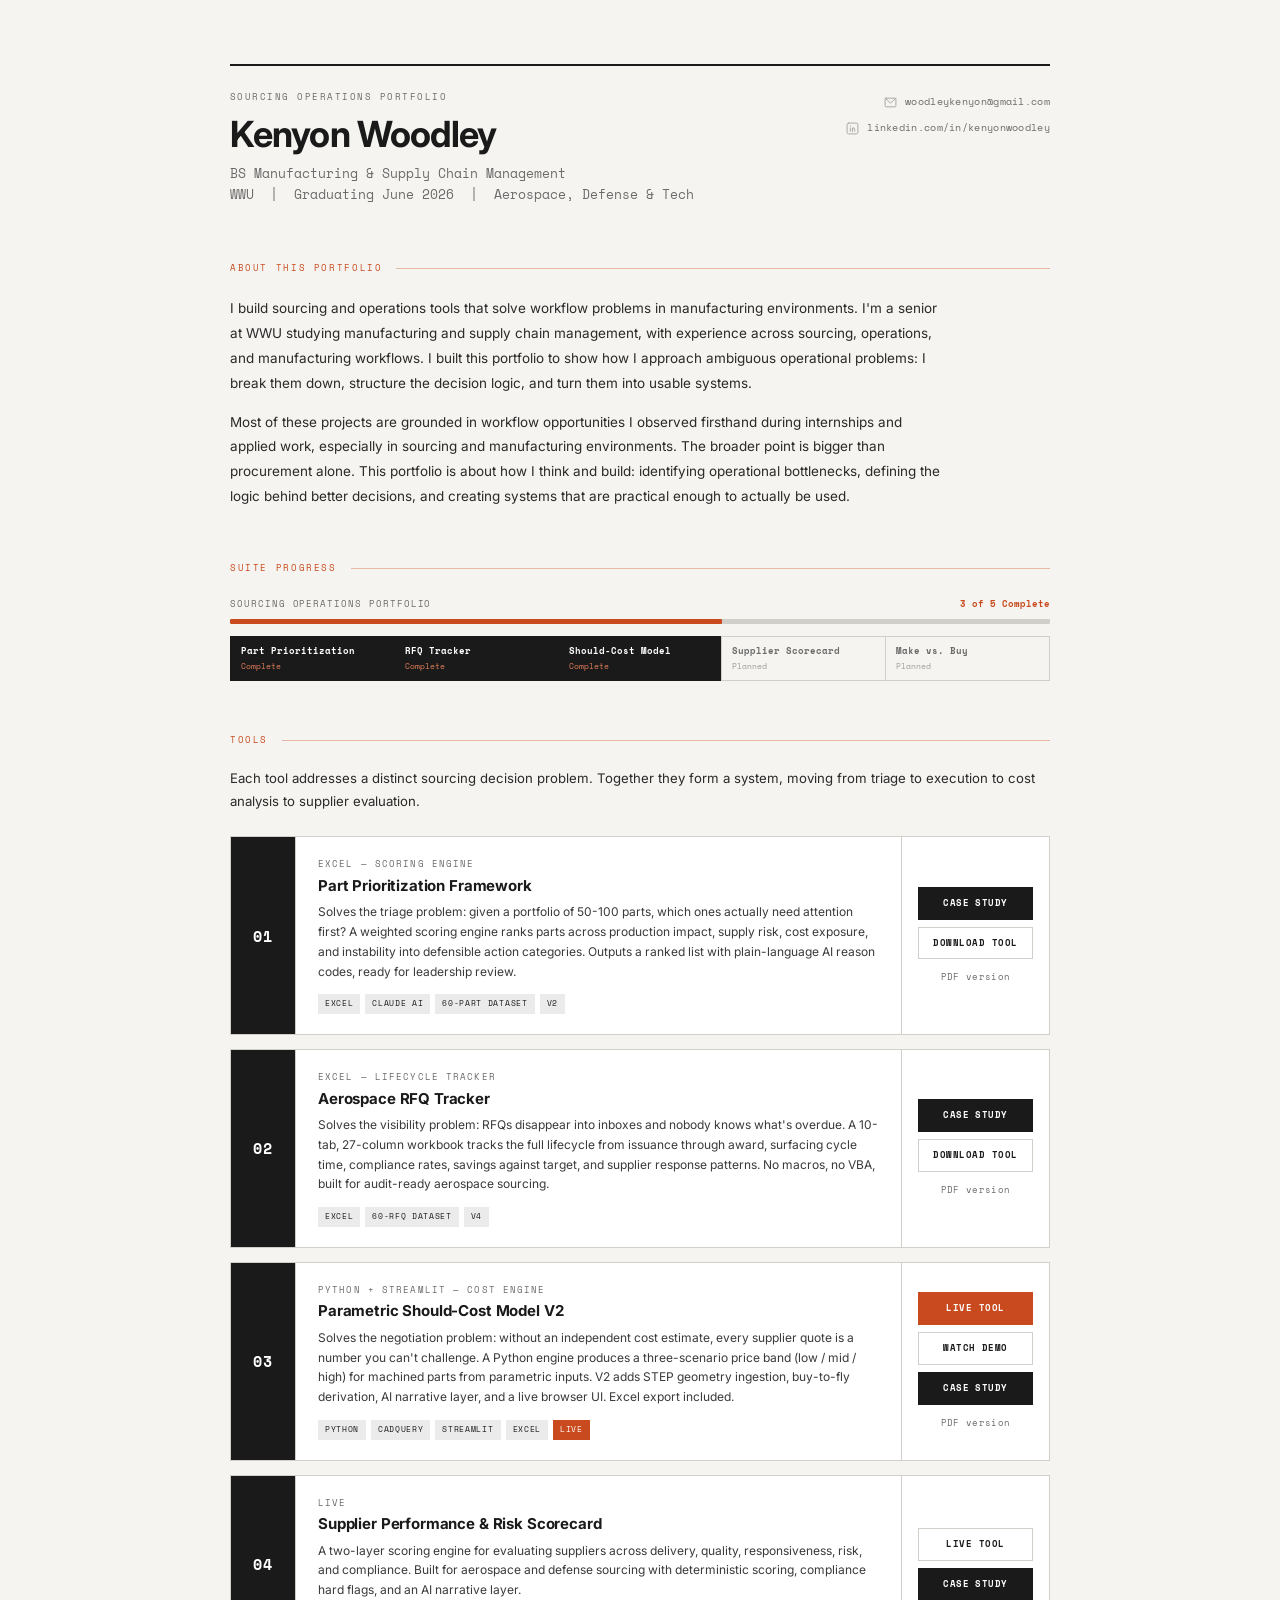
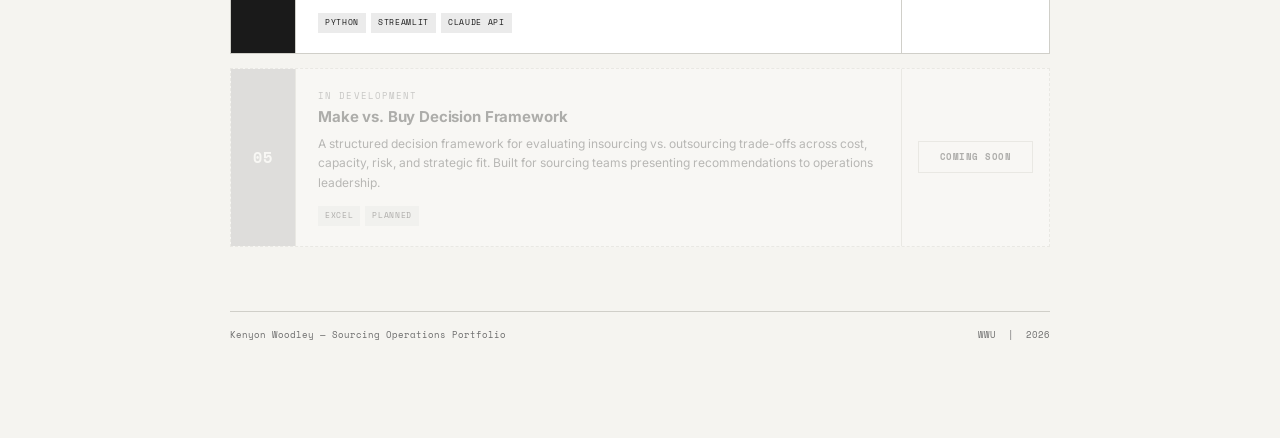
==== index.html @ 8ce67cf9 "Launch Tool 4 — Supplier Performance & Risk Scorecard" ====
<!DOCTYPE html>
<html lang="en">
<head>
<meta charset="UTF-8">
<meta name="viewport" content="width=device-width, initial-scale=1.0">
<title>Kenyon Woodley — Sourcing Operations Portfolio</title>
<link href="https://fonts.googleapis.com/css2?family=Inter:wght@300;400;500;600;700&family=Space+Mono:wght@400;700&display=swap" rel="stylesheet">
<style>
  *, *::before, *::after { box-sizing: border-box; margin: 0; padding: 0; }

  :root {
    --bg:      #f5f4f0;
    --ink:     #1a1a1a;
    --muted:   #6b6b6b;
    --accent:  #c94a1e;
    --rule:    #d0cfc9;
    --card-bg: #ffffff;
    --mono:    'Space Mono', 'Courier New', monospace;
    --sans:    'Inter', 'Helvetica Neue', sans-serif;
  }

  html { font-size: 15px; }
  body {
    background: var(--bg);
    color: var(--ink);
    font-family: var(--sans);
    font-weight: 400;
    line-height: 1.6;
    -webkit-font-smoothing: antialiased;
  }

  .page { max-width: 900px; margin: 0 auto; padding: 64px 40px 96px; }

  /* HEADER */
  .header {
    border-top: 2px solid var(--ink);
    padding-top: 24px;
    margin-bottom: 56px;
    display: flex;
    justify-content: space-between;
    align-items: flex-start;
    gap: 32px;

  }
  .header-eyebrow {
    font-family: var(--mono);
    font-size: 0.62rem;
    letter-spacing: 0.16em;
    text-transform: uppercase;
    color: var(--muted);
    margin-bottom: 10px;
  }
  .header-name {
    font-size: 2.4rem;
    font-weight: 700;
    letter-spacing: -0.025em;
    line-height: 1.1;
    margin-bottom: 10px;
  }
  .header-bio {
    font-size: 0.85rem;
    color: var(--muted);
    line-height: 1.6;
    font-family: var(--mono);
  }
  .header-contact {
    display: flex;
    flex-direction: column;
    align-items: flex-end;
    gap: 10px;
    padding-top: 4px;
    flex-shrink: 0;
  }
  .contact-link {
    font-family: var(--mono);
    font-size: 0.67rem;
    color: var(--muted);
    text-decoration: none;
    letter-spacing: 0.03em;
    display: flex;
    align-items: center;
    gap: 8px;
    transition: color 0.15s;
  }
  .contact-link:hover { color: var(--accent); }
  .contact-icon { width: 13px; height: 13px; flex-shrink: 0; opacity: 0.55; }
  .contact-link:hover .contact-icon { opacity: 1; }

  /* SECTION */
  .section { margin-bottom: 52px; }
  .section-label {
    font-family: var(--mono);
    font-size: 0.6rem;
    letter-spacing: 0.18em;
    text-transform: uppercase;
    color: var(--accent);
    display: flex;
    align-items: center;
    gap: 14px;
    margin-bottom: 20px;
  }
  .section-label::after {
    content: '';
    flex: 1;
    height: 1px;
    background: var(--accent);
    opacity: 0.35;
  }

  /* ABOUT */
  .about-text {
    font-size: 0.9rem;
    color: #2a2a2a;
    line-height: 1.85;
    max-width: 720px;
  }
  .about-text strong { color: var(--ink); font-weight: 600; }

  /* SUITE PROGRESS */
  .progress-header {
    display: flex;
    justify-content: space-between;
    align-items: baseline;
    margin-bottom: 8px;
  }
  .progress-label {
    font-family: var(--mono);
    font-size: 0.63rem;
    letter-spacing: 0.1em;
    text-transform: uppercase;
    color: var(--muted);
  }
  .progress-count {
    font-family: var(--mono);
    font-size: 0.63rem;
    color: var(--accent);
    font-weight: 700;
  }
  .progress-bar-track {
    height: 5px;
    background: var(--rule);
    border-radius: 1px;
    overflow: hidden;
    margin-bottom: 12px;
  }
  .progress-bar-fill {
    height: 100%;
    width: 60%;
    background: var(--accent);
    border-radius: 1px;
  }
  .progress-tools { display: flex; gap: 0; }
  .progress-tool {
    flex: 1;
    font-family: var(--mono);
    font-size: 0.58rem;
    padding: 8px 10px;
    border: 1px solid var(--rule);
    border-right: none;
    line-height: 1.5;
    color: var(--muted);
  }
  .progress-tool:last-child { border-right: 1px solid var(--rule); }
  .progress-tool.done {
    background: var(--ink);
    color: #fff;
    border-color: var(--ink);
  }
  .progress-tool-name { font-weight: 700; font-size: 0.57rem; display: block; margin-bottom: 1px; }
  .progress-tool-status { font-size: 0.54rem; opacity: 0.65; }
  .progress-tool.done .progress-tool-status { color: #e8825a; opacity: 1; }

  /* TOOL CARDS */
  .tool-card {
    border: 1px solid var(--rule);
    background: var(--card-bg);
    margin-bottom: 14px;
    display: grid;
    grid-template-columns: 64px 1fr 148px;
  }
  .tool-num {
    background: var(--ink);
    color: #fff;
    font-family: var(--mono);
    font-size: 1rem;
    font-weight: 700;
    display: flex;
    align-items: center;
    justify-content: center;
    letter-spacing: 0.04em;
  }
  .tool-body {
    padding: 20px 22px;
    border-left: 1px solid var(--rule);
  }
  .tool-eyebrow {
    font-family: var(--mono);
    font-size: 0.57rem;
    letter-spacing: 0.13em;
    text-transform: uppercase;
    color: var(--muted);
    margin-bottom: 5px;
  }
  .tool-title {
    font-size: 1rem;
    font-weight: 700;
    letter-spacing: -0.01em;
    margin-bottom: 7px;
    line-height: 1.3;
  }
  .tool-desc {
    font-size: 0.8rem;
    color: #3a3a3a;
    line-height: 1.65;
    margin-bottom: 13px;
  }
  .tool-tags { display: flex; flex-wrap: wrap; gap: 5px; }
  .tag {
    font-family: var(--mono);
    font-size: 0.56rem;
    letter-spacing: 0.08em;
    text-transform: uppercase;
    background: #ebebeb;
    color: var(--ink);
    padding: 3px 7px;
  }
  .tag-live { background: var(--accent); color: #fff; }

  .pdf-link {
    display: block;
    font-family: var(--mono);
    font-size: 0.58rem;
    color: var(--muted);
    text-decoration: none;
    text-align: center;
    letter-spacing: 0.04em;
    padding-top: 4px;
    transition: color 0.15s;
  }
  .pdf-link:hover { color: var(--ink); }

  /* ACTIONS */
  .tool-actions {
    padding: 18px 16px;
    display: flex;
    flex-direction: column;
    justify-content: center;
    gap: 7px;
    border-left: 1px solid var(--rule);
  }
  .btn {
    display: block;
    font-family: var(--mono);
    font-size: 0.62rem;
    font-weight: 700;
    letter-spacing: 0.05em;
    text-transform: uppercase;
    text-decoration: none;
    padding: 8px 12px;
    text-align: center;
    transition: background 0.15s, color 0.15s, border-color 0.15s;
    white-space: nowrap;
  }
  .btn-primary { background: var(--ink); color: #fff; border: 1px solid var(--ink); }
  .btn-primary:hover { background: var(--accent); border-color: var(--accent); }
  .btn-secondary { background: transparent; color: var(--ink); border: 1px solid var(--rule); }
  .btn-secondary:hover { border-color: var(--ink); }
  .btn-live { background: var(--accent); color: #fff; border: 1px solid var(--accent); }
  .btn-live:hover { background: #a83a14; border-color: #a83a14; }

  /* planned */
  .tool-card.planned { opacity: 0.32; pointer-events: none; border-style: dashed; }
  .tool-card.planned .tool-num { background: #b0b0b0; }

  /* FOOTER */
  .page-footer {
    border-top: 1px solid var(--rule);
    padding-top: 16px;
    margin-top: 64px;
    display: flex;
    justify-content: space-between;
    align-items: center;

    gap: 8px;
    font-family: var(--mono);
    font-size: 0.62rem;
    color: var(--muted);
  }

  @media (max-width: 700px) {
    .page { padding: 32px 20px 64px; }
    .header { flex-direction: column; gap: 20px; }
    .header-contact { align-items: flex-start; }
    .tool-card { grid-template-columns: 48px 1fr; }
    .tool-actions {
      grid-column: 1 / -1;
      flex-direction: row;
  
      border-left: none;
      border-top: 1px solid var(--rule);
      padding: 12px 14px;
    }
    .progress-tools { flex-wrap: wrap; }
    .progress-tool { flex: 1 1 40%; border-right: 1px solid var(--rule); }
  }
</style>
</head>
<body>
<div class="page">

  <!-- HEADER -->
  <div class="header">
    <div style="min-width: 320px;">
      <div class="header-eyebrow">Sourcing Operations Portfolio</div>
      <div class="header-name">Kenyon Woodley</div>
      <div class="header-bio">BS Manufacturing &amp; Supply Chain Management<br>WWU &nbsp;|&nbsp; Graduating June 2026 &nbsp;|&nbsp; Aerospace, Defense &amp; Tech</div>
    </div>
    <div class="header-contact">
      <a class="contact-link" href="mailto:woodleykenyon@gmail.com">
        <svg class="contact-icon" viewBox="0 0 24 24" fill="none" stroke="currentColor" stroke-width="1.8" stroke-linecap="round" stroke-linejoin="round">
          <rect x="2" y="4" width="20" height="16" rx="2"/>
          <polyline points="2,4 12,13 22,4"/>
        </svg>
        woodleykenyon@gmail.com
      </a>
      <a class="contact-link" href="https://www.linkedin.com/in/kenyonwoodley/" target="_blank" rel="noopener">
        <svg class="contact-icon" viewBox="0 0 24 24" fill="none" stroke="currentColor" stroke-width="1.8" stroke-linecap="round" stroke-linejoin="round">
          <rect x="2" y="2" width="20" height="20" rx="3"/>
          <line x1="8" y1="11" x2="8" y2="17"/>
          <line x1="8" y1="7" x2="8" y2="7.5"/>
          <path d="M12 17v-4c0-1.1.9-2 2-2s2 .9 2 2v4"/>
          <line x1="12" y1="11" x2="12" y2="17"/>
        </svg>
        linkedin.com/in/kenyonwoodley
      </a>
    </div>
  </div>

  <!-- ABOUT -->
  <div class="section">
    <div class="section-label">About This Portfolio</div>
    <p class="about-text">I build sourcing and operations tools that solve workflow problems in manufacturing environments. I'm a senior at WWU studying manufacturing and supply chain management, with experience across sourcing, operations, and manufacturing workflows. I built this portfolio to show how I approach ambiguous operational problems: I break them down, structure the decision logic, and turn them into usable systems.</p>
    <p class="about-text" style="margin-top: 14px;">Most of these projects are grounded in workflow opportunities I observed firsthand during internships and applied work, especially in sourcing and manufacturing environments. The broader point is bigger than procurement alone. This portfolio is about how I think and build: identifying operational bottlenecks, defining the logic behind better decisions, and creating systems that are practical enough to actually be used.</p>
  </div>

  <!-- SUITE PROGRESS -->
  <div class="section">
    <div class="section-label">Suite Progress</div>
    <div class="progress-header">
      <span class="progress-label">Sourcing Operations Portfolio</span>
      <span class="progress-count">3 of 5 Complete</span>
    </div>
    <div class="progress-bar-track">
      <div class="progress-bar-fill"></div>
    </div>
    <div class="progress-tools">
      <div class="progress-tool done">
        <span class="progress-tool-name">Part Prioritization</span>
        <span class="progress-tool-status">Complete</span>
      </div>
      <div class="progress-tool done">
        <span class="progress-tool-name">RFQ Tracker</span>
        <span class="progress-tool-status">Complete</span>
      </div>
      <div class="progress-tool done">
        <span class="progress-tool-name">Should-Cost Model</span>
        <span class="progress-tool-status">Complete</span>
      </div>
      <div class="progress-tool">
        <span class="progress-tool-name">Supplier Scorecard</span>
        <span class="progress-tool-status">Planned</span>
      </div>
      <div class="progress-tool">
        <span class="progress-tool-name">Make vs. Buy</span>
        <span class="progress-tool-status">Planned</span>
      </div>
    </div>
  </div>

  <!-- TOOLS -->
  <div class="section">
    <div class="section-label">Tools</div>
    <p style="font-size:0.88rem;color:#2a2a2a;line-height:1.7;margin-bottom:24px;">Each tool addresses a distinct sourcing decision problem. Together they form a system, moving from triage to execution to cost analysis to supplier evaluation.</p>

    <div class="tool-card">
      <div class="tool-num">01</div>
      <div class="tool-body">
        <div class="tool-eyebrow">Excel — Scoring Engine</div>
        <div class="tool-title">Part Prioritization Framework</div>
        <div class="tool-desc">Solves the triage problem: given a portfolio of 50-100 parts, which ones actually need attention first? A weighted scoring engine ranks parts across production impact, supply risk, cost exposure, and instability into defensible action categories. Outputs a ranked list with plain-language AI reason codes, ready for leadership review.</div>
        <div class="tool-tags">
          <span class="tag">Excel</span>
          <span class="tag">Claude AI</span>
          <span class="tag">60-Part Dataset</span>
          <span class="tag">V2</span>
        </div>
      </div>
      <div class="tool-actions">
        <a class="btn btn-primary" href="case-studies/part-prioritization.html">Case Study</a>
        <a class="btn btn-secondary" href="tools/Part_Prioritization_Tool.xlsx" download>Download Tool</a>
        <a class="pdf-link" href="pdfs/Part_Prioritization_Case_Study.pdf" target="_blank">PDF version</a>
      </div>
    </div>

    <div class="tool-card">
      <div class="tool-num">02</div>
      <div class="tool-body">
        <div class="tool-eyebrow">Excel — Lifecycle Tracker</div>
        <div class="tool-title">Aerospace RFQ Tracker</div>
        <div class="tool-desc">Solves the visibility problem: RFQs disappear into inboxes and nobody knows what's overdue. A 10-tab, 27-column workbook tracks the full lifecycle from issuance through award, surfacing cycle time, compliance rates, savings against target, and supplier response patterns. No macros, no VBA, built for audit-ready aerospace sourcing.</div>
        <div class="tool-tags">
          <span class="tag">Excel</span>
          <span class="tag">60-RFQ Dataset</span>
          <span class="tag">V4</span>
        </div>
      </div>
      <div class="tool-actions">
        <a class="btn btn-primary" href="case-studies/rfq-tracker.html">Case Study</a>
        <a class="btn btn-secondary" href="tools/RFQ_Tracker.xlsx" download>Download Tool</a>
        <a class="pdf-link" href="pdfs/RFQ_Tracker_Case_Study.pdf" target="_blank">PDF version</a>
      </div>
    </div>

    <div class="tool-card">
      <div class="tool-num">03</div>
      <div class="tool-body">
        <div class="tool-eyebrow">Python + Streamlit — Cost Engine</div>
        <div class="tool-title">Parametric Should-Cost Model V2</div>
        <div class="tool-desc">Solves the negotiation problem: without an independent cost estimate, every supplier quote is a number you can't challenge. A Python engine produces a three-scenario price band (low / mid / high) for machined parts from parametric inputs. V2 adds STEP geometry ingestion, buy-to-fly derivation, AI narrative layer, and a live browser UI. Excel export included.</div>
        <div class="tool-tags">
          <span class="tag">Python</span>
          <span class="tag">cadquery</span>
          <span class="tag">Streamlit</span>
          <span class="tag">Excel</span>
          <span class="tag tag-live">Live</span>
        </div>
      </div>
      <div class="tool-actions">
        <a class="btn btn-live" href="https://kenyon-should-cost.streamlit.app" target="_blank" rel="noopener">Live Tool</a>
        <a class="btn btn-secondary" href="https://www.loom.com/share/4c30fa0c907b4ec09fbb3cc50c390ab8" target="_blank" rel="noopener">Watch Demo</a>
        <a class="btn btn-primary" href="case-studies/should-cost.html">Case Study</a>
        <a class="pdf-link" href="pdfs/Should_Cost_Case_Study.pdf" target="_blank">PDF version</a>
      </div>
    </div>

    <div class="tool-card">
      <div class="tool-num">04</div>
      <div class="tool-body">
        <div class="tool-eyebrow">Live</div>
        <div class="tool-title">Supplier Performance &amp; Risk Scorecard</div>
        <div class="tool-desc">A two-layer scoring engine for evaluating suppliers across delivery, quality, responsiveness, risk, and compliance. Built for aerospace and defense sourcing with deterministic scoring, compliance hard flags, and an AI narrative layer.</div>
        <div class="tool-tags">
          <span class="tag">Python</span>
          <span class="tag">Streamlit</span>
          <span class="tag">Claude API</span>
        </div>
      </div>
      <div class="tool-actions">
        <a class="btn btn-secondary" href="https://kenyon-supplier-scorecard.streamlit.app/" target="_blank" rel="noopener">Live Tool</a>
        <a class="btn btn-primary" href="#">Case Study</a>
      </div>
    </div>

    <div class="tool-card planned">
      <div class="tool-num">05</div>
      <div class="tool-body">
        <div class="tool-eyebrow">In Development</div>
        <div class="tool-title">Make vs. Buy Decision Framework</div>
        <div class="tool-desc">A structured decision framework for evaluating insourcing vs. outsourcing trade-offs across cost, capacity, risk, and strategic fit. Built for sourcing teams presenting recommendations to operations leadership.</div>
        <div class="tool-tags">
          <span class="tag">Excel</span>
          <span class="tag">Planned</span>
        </div>
      </div>
      <div class="tool-actions">
        <a class="btn btn-secondary" href="#">Coming Soon</a>
      </div>
    </div>

  </div>

  <!-- FOOTER -->
  <div class="page-footer">
    <span>Kenyon Woodley — Sourcing Operations Portfolio</span>
    <span>WWU &nbsp;|&nbsp; 2026</span>
  </div>

</div>
</body>
</html>
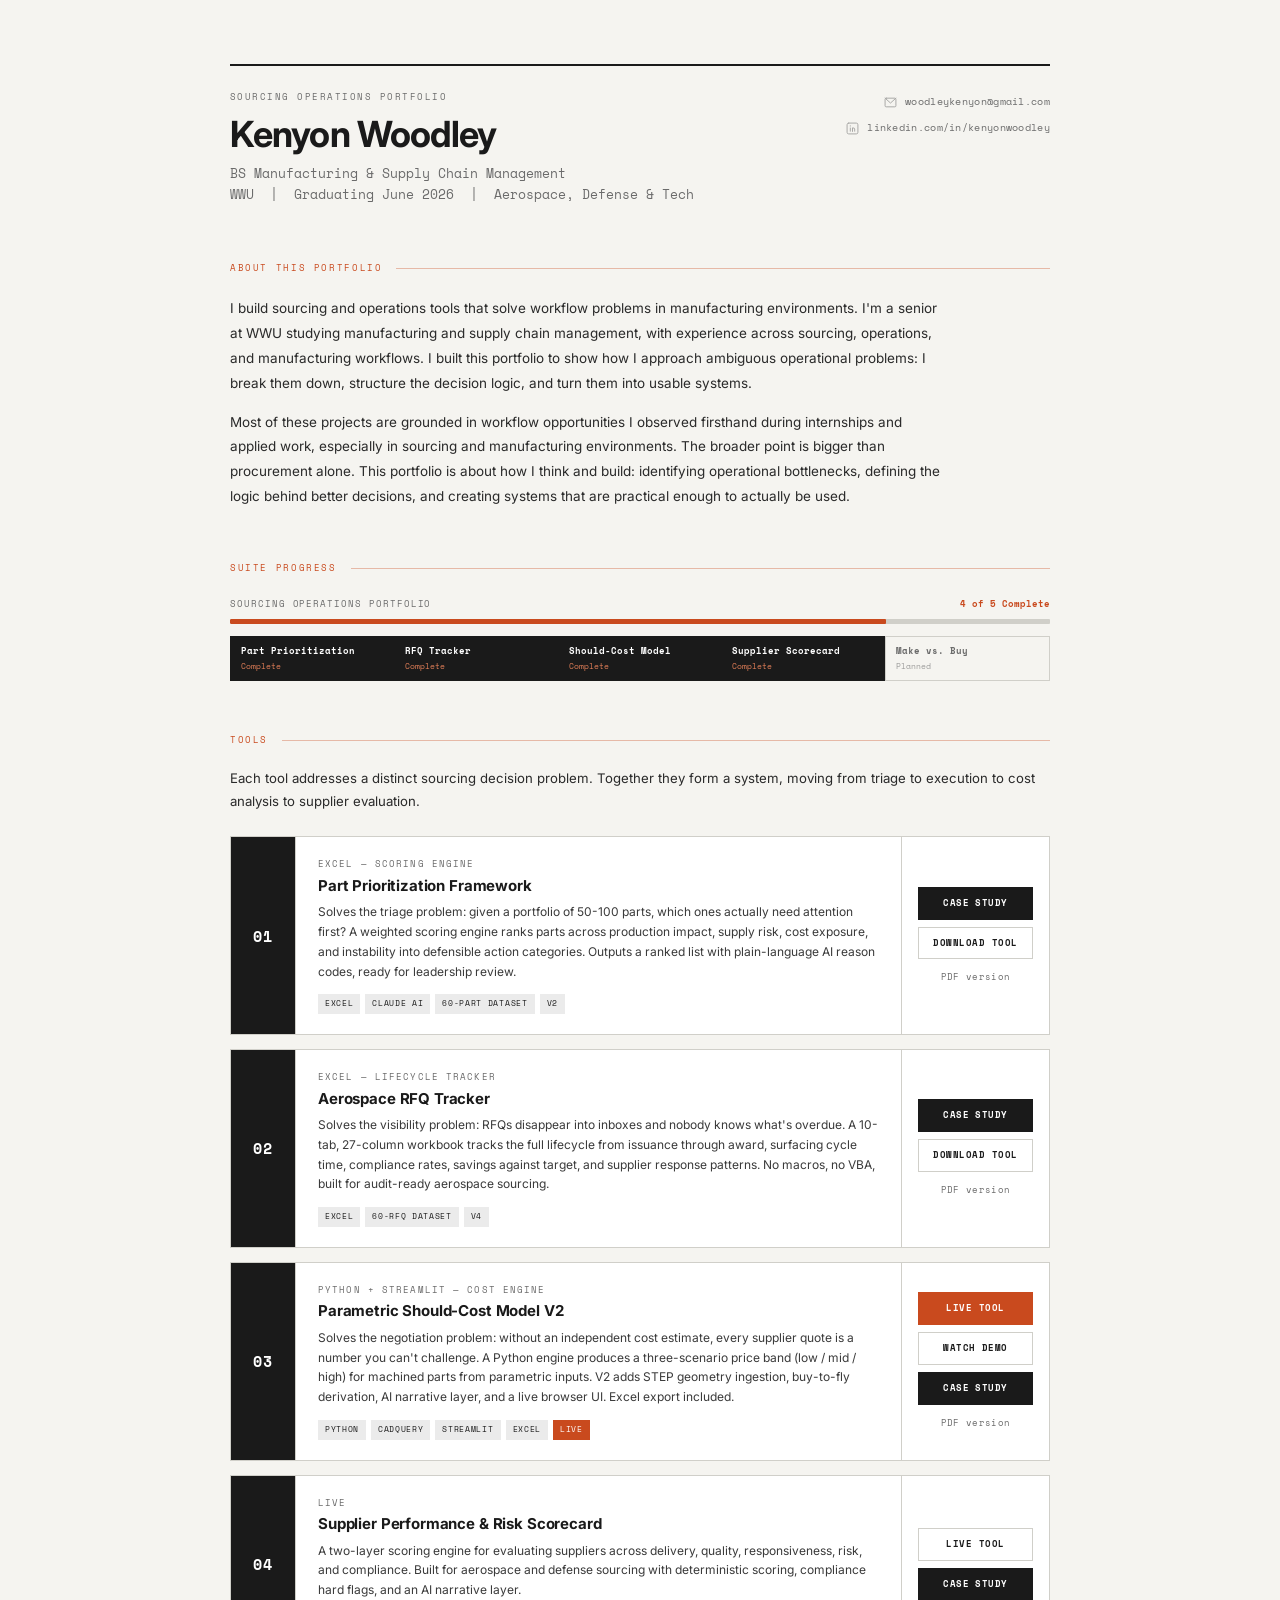
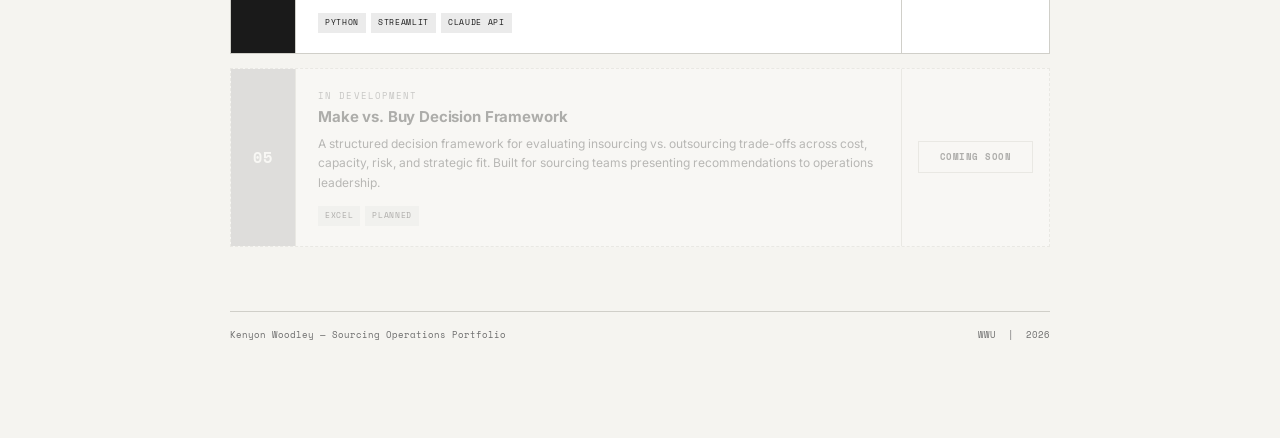
==== commit 31447825: "Update suite progress: Tool 4 complete, 4 of 5, 80% bar" ====
--- a/index.html
+++ b/index.html
@@ -145,7 +145,7 @@
   }
   .progress-bar-fill {
     height: 100%;
-    width: 60%;
+    width: 80%;
     background: var(--accent);
     border-radius: 1px;
   }
@@ -348,7 +348,7 @@
     <div class="section-label">Suite Progress</div>
     <div class="progress-header">
       <span class="progress-label">Sourcing Operations Portfolio</span>
-      <span class="progress-count">3 of 5 Complete</span>
+      <span class="progress-count">4 of 5 Complete</span>
     </div>
     <div class="progress-bar-track">
       <div class="progress-bar-fill"></div>
@@ -366,9 +366,9 @@
         <span class="progress-tool-name">Should-Cost Model</span>
         <span class="progress-tool-status">Complete</span>
       </div>
-      <div class="progress-tool">
+      <div class="progress-tool done">
         <span class="progress-tool-name">Supplier Scorecard</span>
-        <span class="progress-tool-status">Planned</span>
+        <span class="progress-tool-status">Complete</span>
       </div>
       <div class="progress-tool">
         <span class="progress-tool-name">Make vs. Buy</span>
@@ -457,7 +457,7 @@
       </div>
       <div class="tool-actions">
         <a class="btn btn-secondary" href="https://kenyon-supplier-scorecard.streamlit.app/" target="_blank" rel="noopener">Live Tool</a>
-        <a class="btn btn-primary" href="#">Case Study</a>
+        <a class="btn btn-primary" href="case-studies/supplier-scorecard.html">Case Study</a>
       </div>
     </div>
 
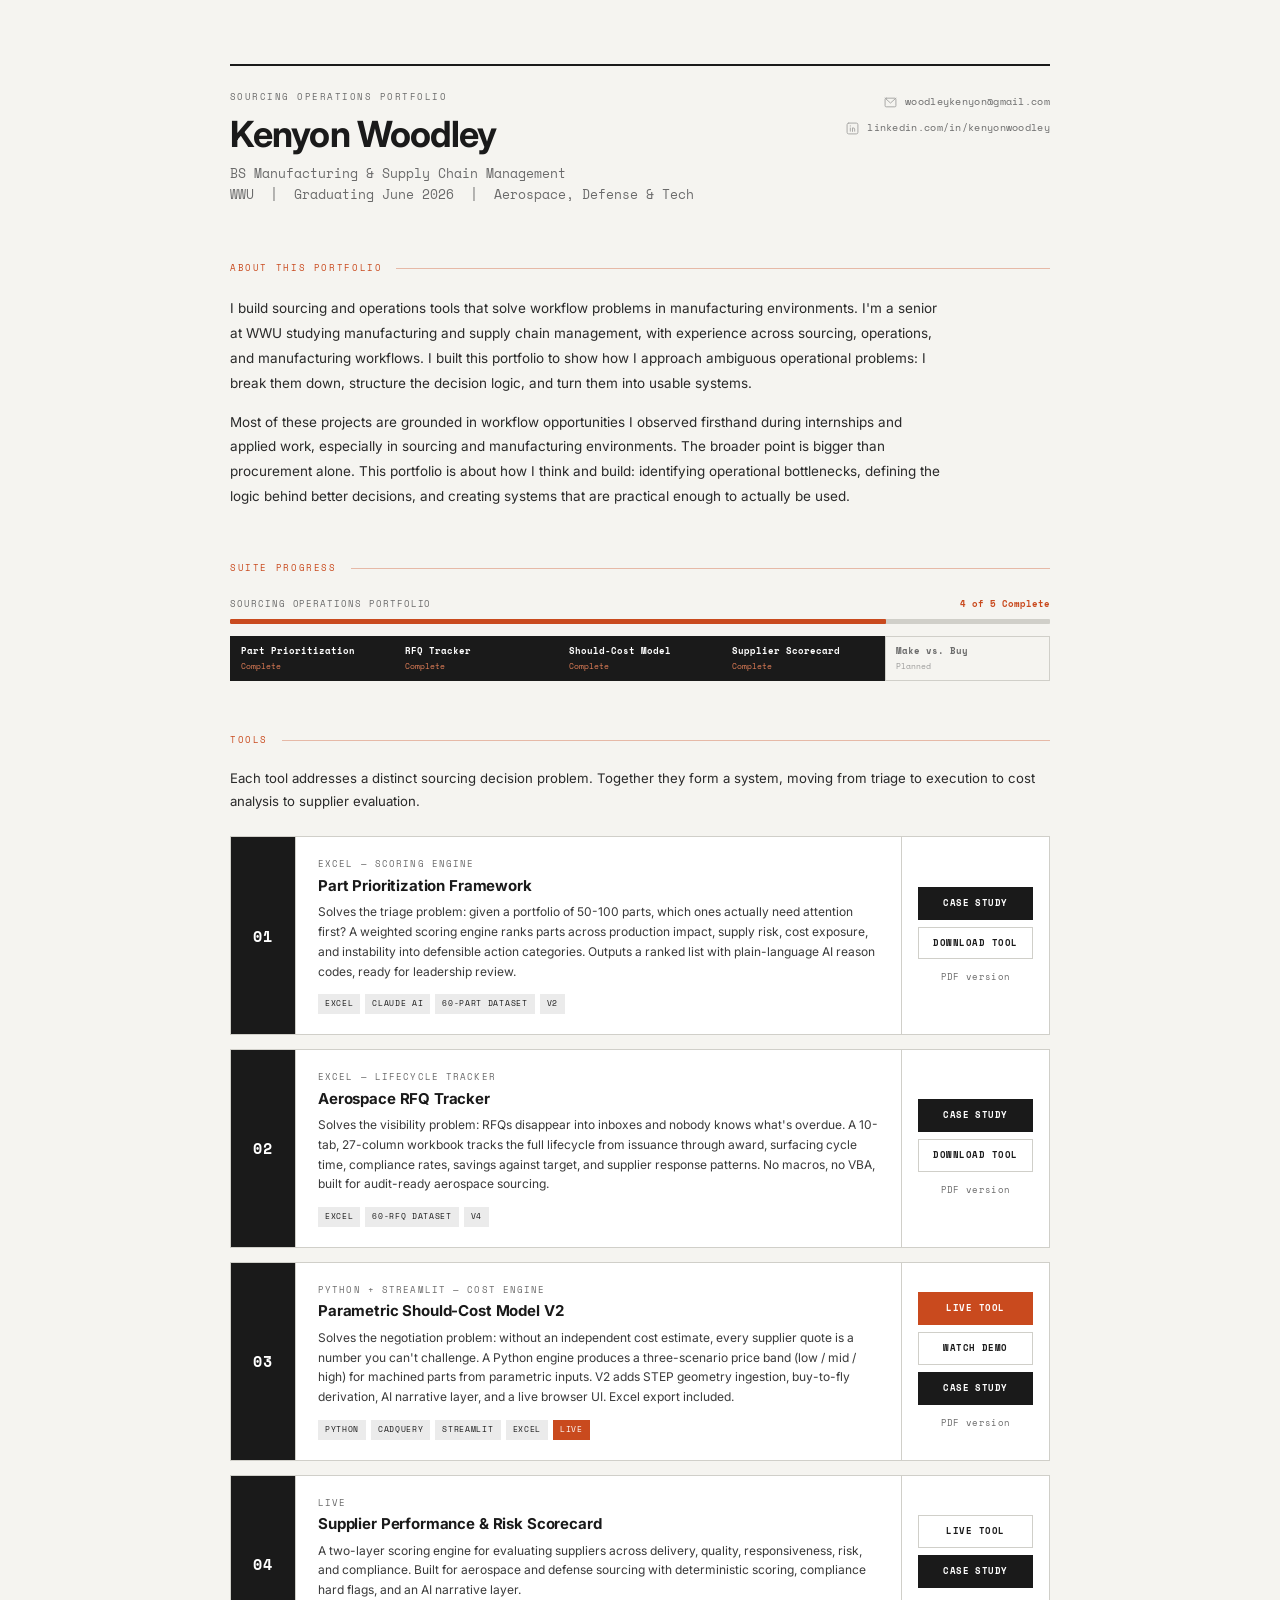
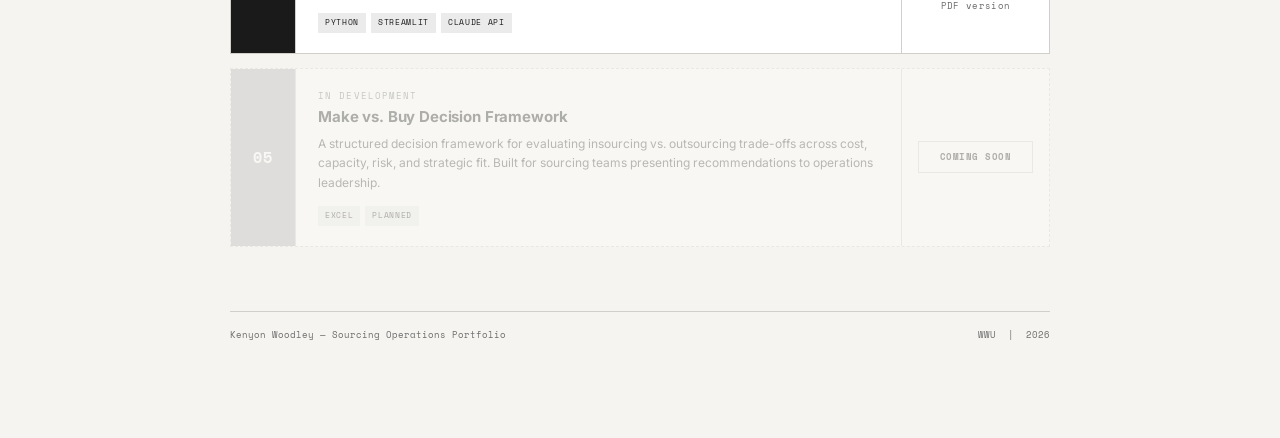
==== commit 0adfb1fe: "Add Tool 4 case study PDF link" ====
--- a/index.html
+++ b/index.html
@@ -458,6 +458,7 @@
       <div class="tool-actions">
         <a class="btn btn-secondary" href="https://kenyon-supplier-scorecard.streamlit.app/" target="_blank" rel="noopener">Live Tool</a>
         <a class="btn btn-primary" href="case-studies/supplier-scorecard.html">Case Study</a>
+        <a class="pdf-link" href="pdfs/Supplier_Scorecard_Case_Study.pdf" target="_blank">PDF version</a>
       </div>
     </div>
 
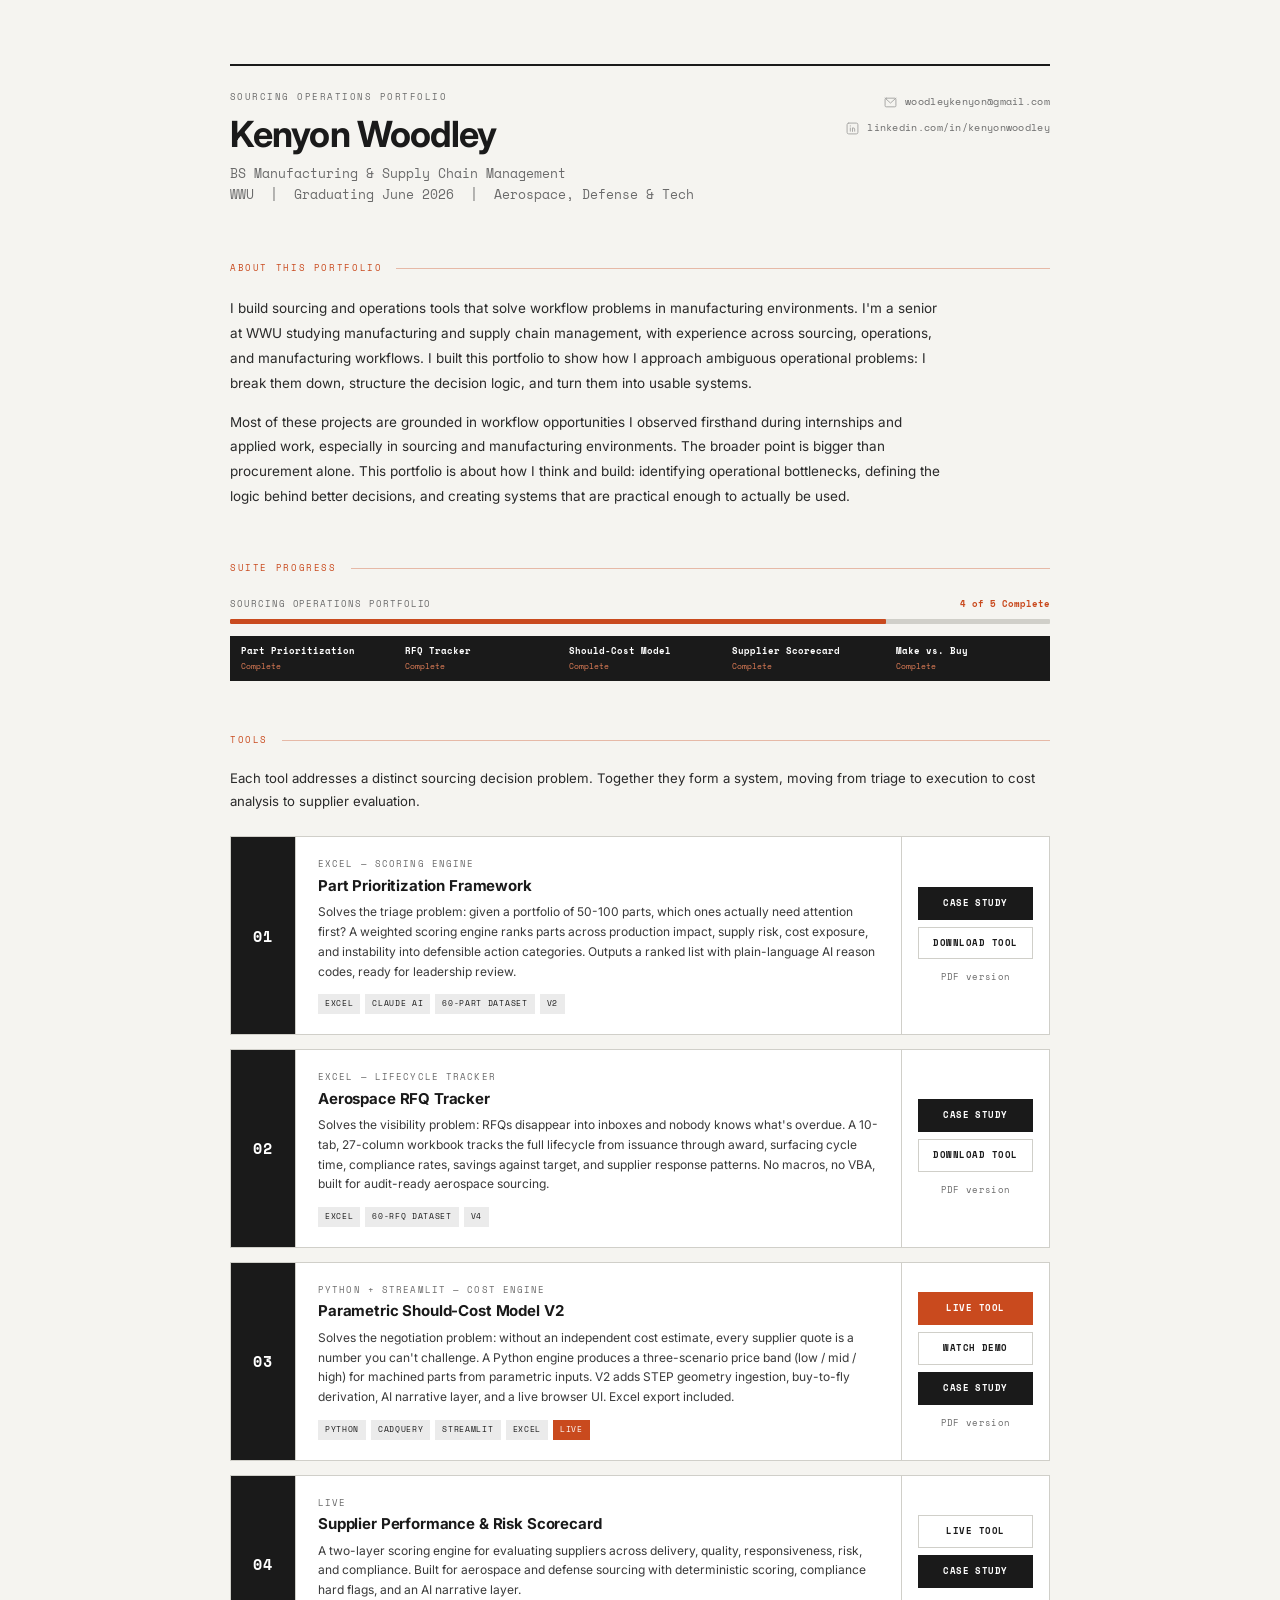
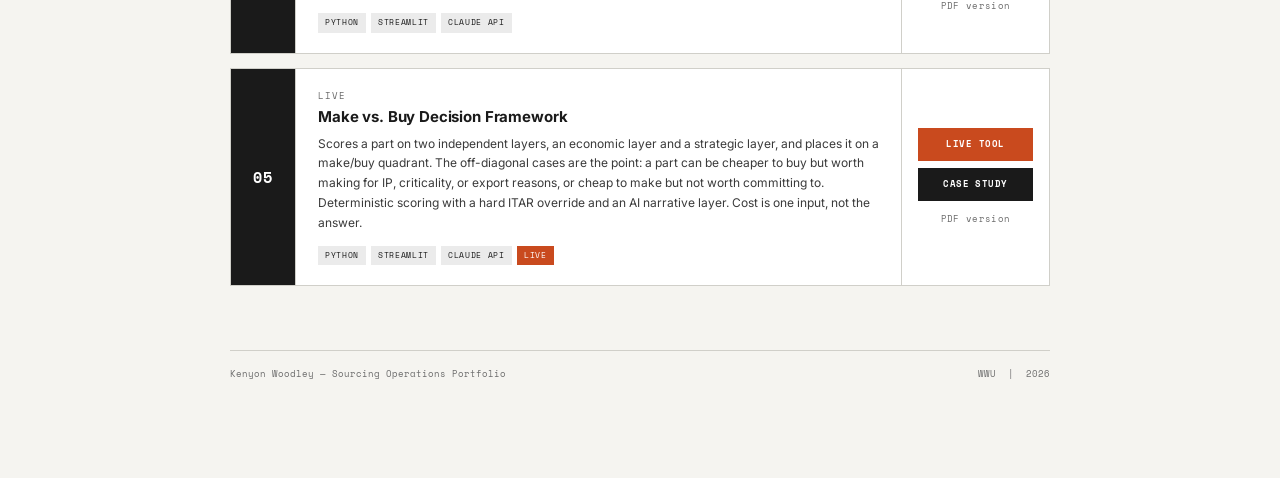
==== commit 9fe85655: "Add Make vs. Buy Decision Framework: live card, case study, PDF" ====
--- a/index.html
+++ b/index.html
@@ -370,9 +370,9 @@
         <span class="progress-tool-name">Supplier Scorecard</span>
         <span class="progress-tool-status">Complete</span>
       </div>
-      <div class="progress-tool">
+      <div class="progress-tool done">
         <span class="progress-tool-name">Make vs. Buy</span>
-        <span class="progress-tool-status">Planned</span>
+        <span class="progress-tool-status">Complete</span>
       </div>
     </div>
   </div>
@@ -462,19 +462,23 @@
       </div>
     </div>
 
-    <div class="tool-card planned">
+    <div class="tool-card">
       <div class="tool-num">05</div>
       <div class="tool-body">
-        <div class="tool-eyebrow">In Development</div>
+        <div class="tool-eyebrow">Live</div>
         <div class="tool-title">Make vs. Buy Decision Framework</div>
-        <div class="tool-desc">A structured decision framework for evaluating insourcing vs. outsourcing trade-offs across cost, capacity, risk, and strategic fit. Built for sourcing teams presenting recommendations to operations leadership.</div>
+        <div class="tool-desc">Scores a part on two independent layers, an economic layer and a strategic layer, and places it on a make/buy quadrant. The off-diagonal cases are the point: a part can be cheaper to buy but worth making for IP, criticality, or export reasons, or cheap to make but not worth committing to. Deterministic scoring with a hard ITAR override and an AI narrative layer. Cost is one input, not the answer.</div>
         <div class="tool-tags">
-          <span class="tag">Excel</span>
-          <span class="tag">Planned</span>
+          <span class="tag">Python</span>
+          <span class="tag">Streamlit</span>
+          <span class="tag">Claude API</span>
+          <span class="tag tag-live">Live</span>
         </div>
       </div>
       <div class="tool-actions">
-        <a class="btn btn-secondary" href="#">Coming Soon</a>
+        <a class="btn btn-live" href="https://kenyon-make-vs-buy.streamlit.app" target="_blank" rel="noopener">Live Tool</a>
+        <a class="btn btn-primary" href="case-studies/make-vs-buy.html">Case Study</a>
+        <a class="pdf-link" href="pdfs/Make_vs_Buy_Case_Study.pdf" target="_blank">PDF version</a>
       </div>
     </div>
 
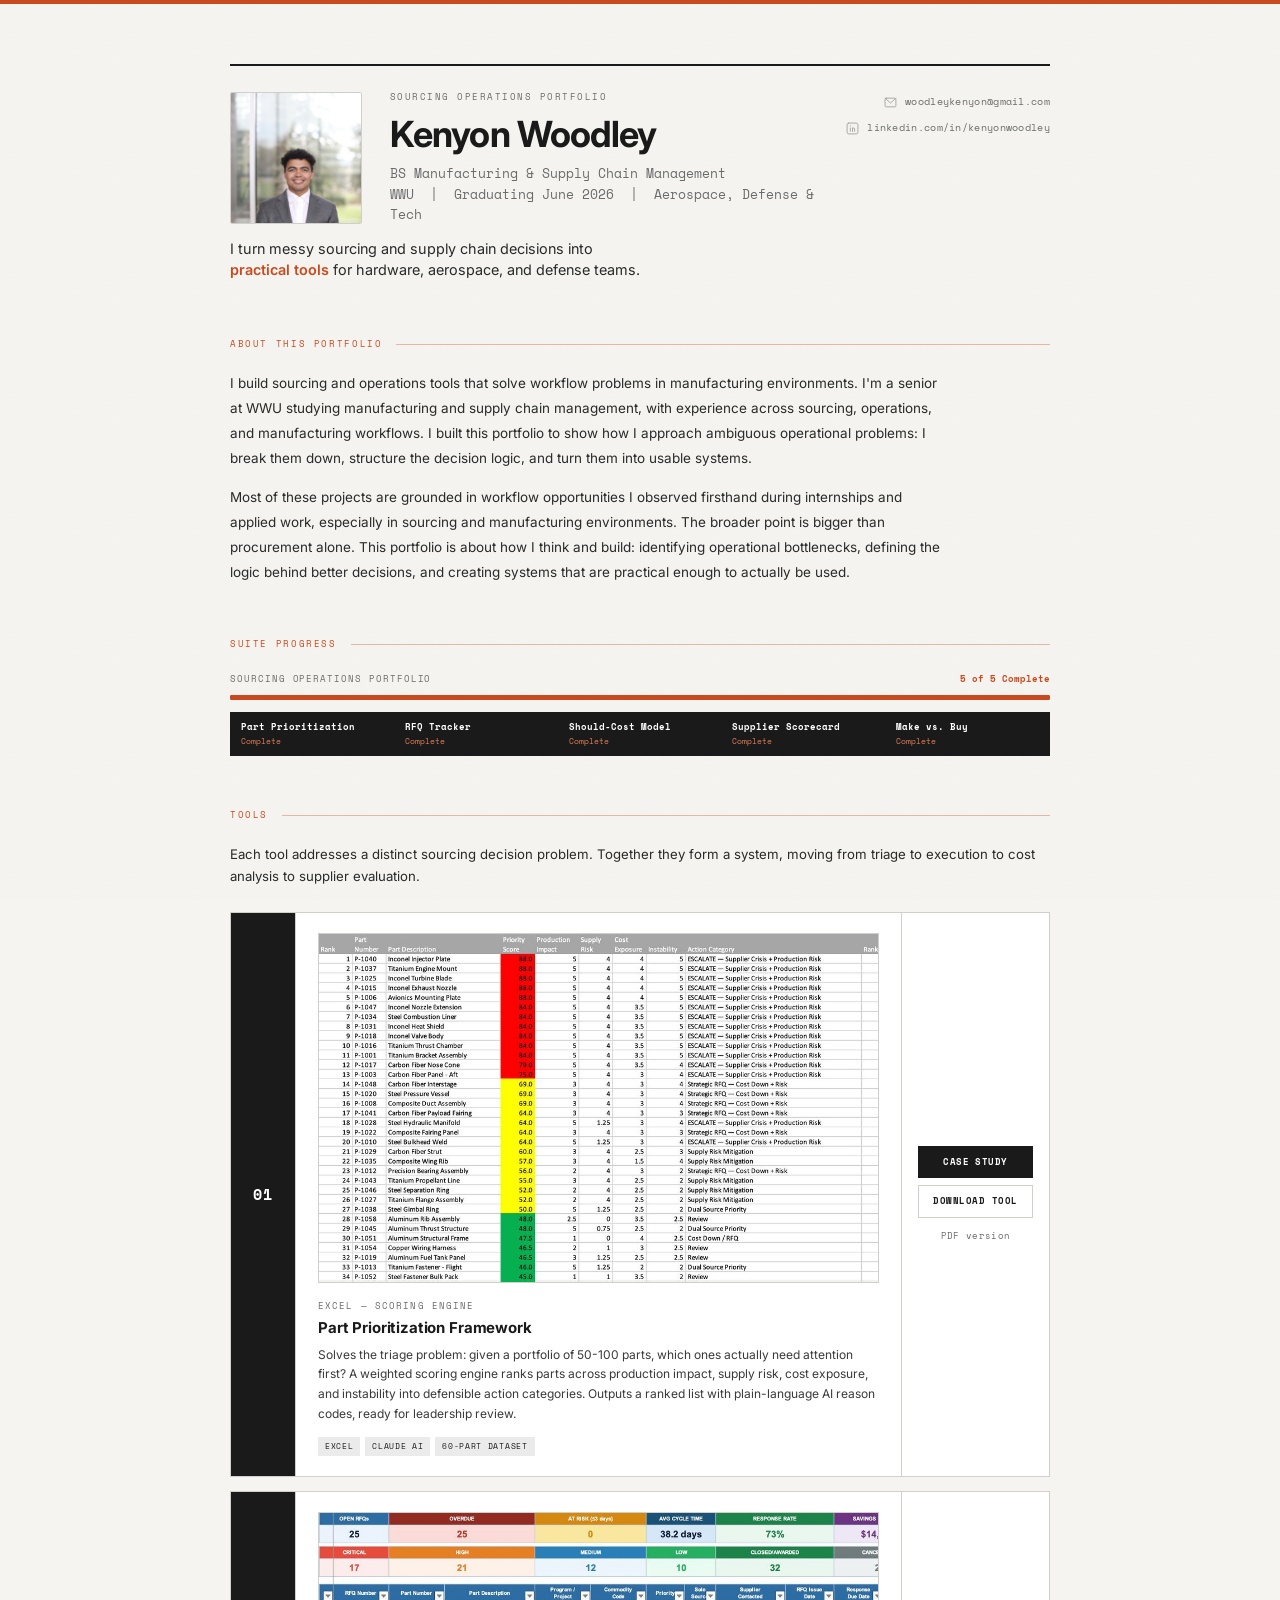
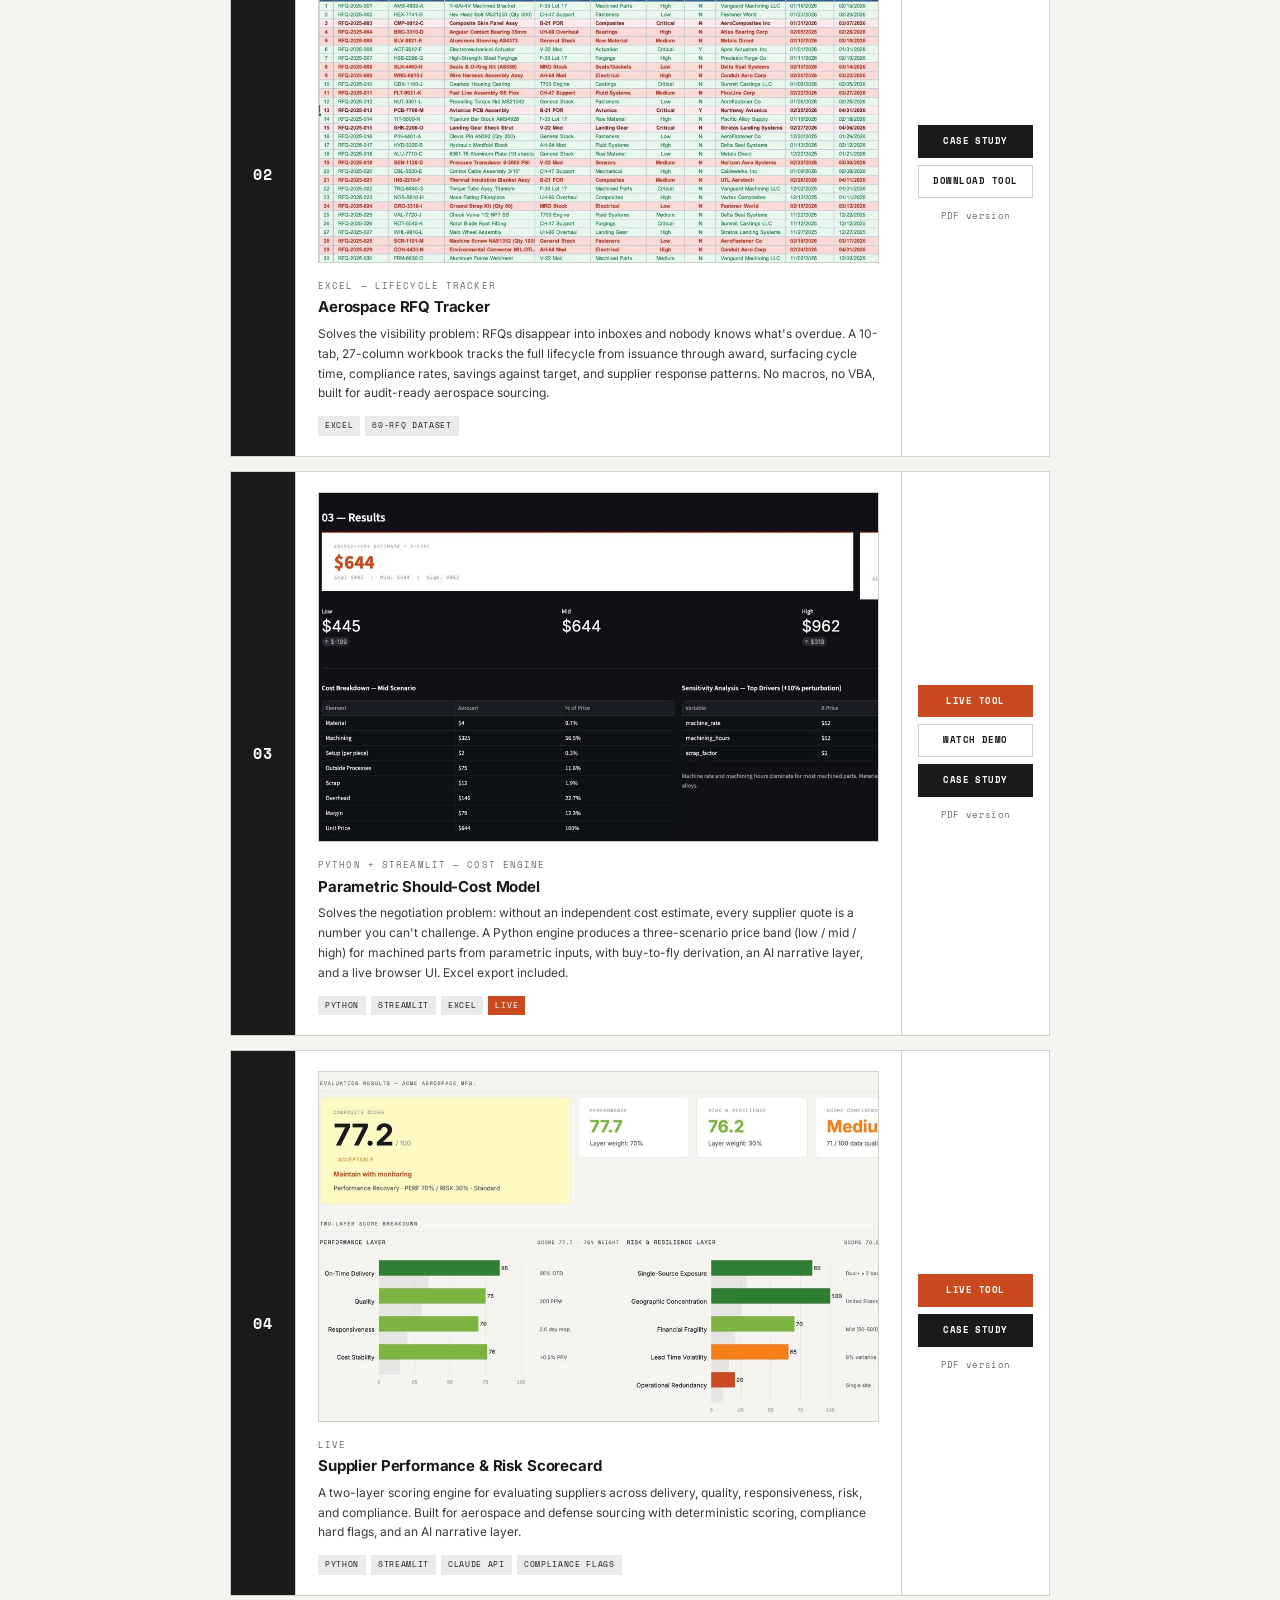
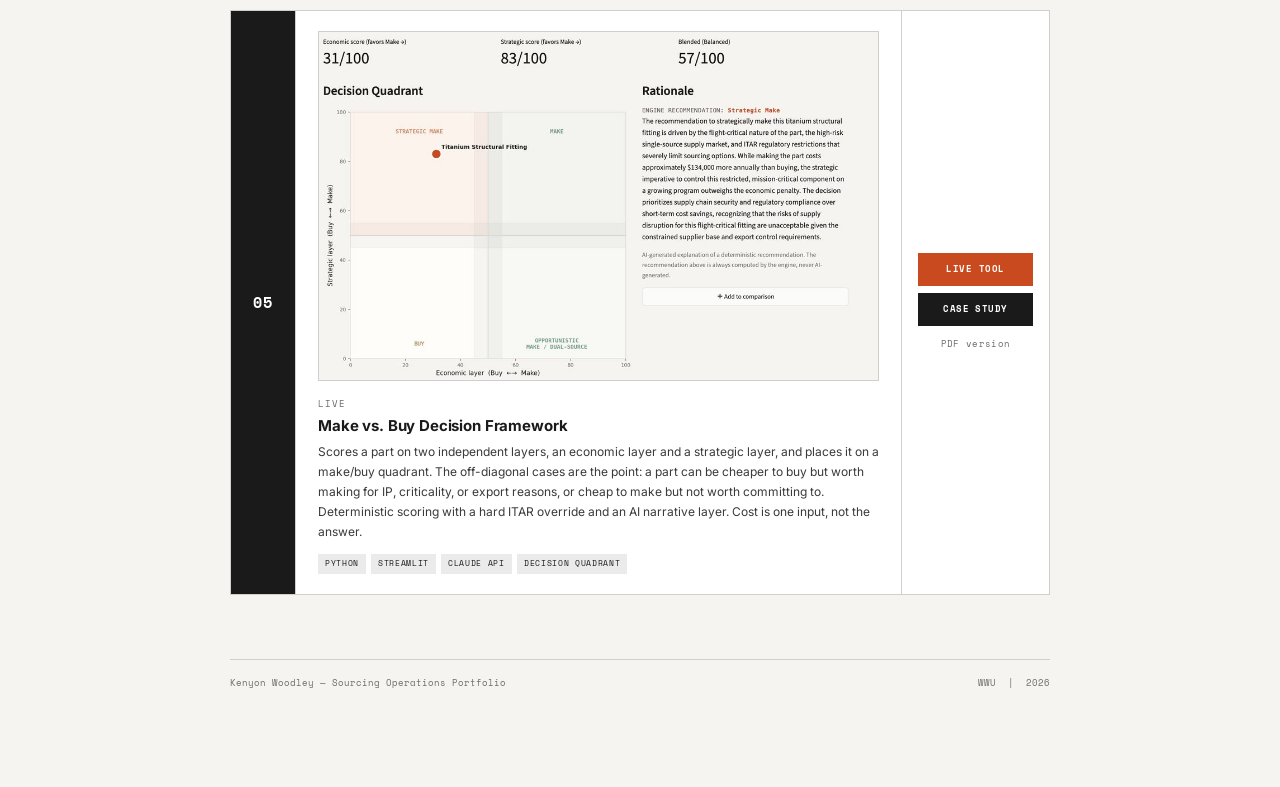
==== commit ebe923fc: "Homepage redesign: hero photo, tool preview thumbnails, motion, progress to 5/5" ====
--- a/index.html
+++ b/index.html
@@ -145,7 +145,7 @@
   }
   .progress-bar-fill {
     height: 100%;
-    width: 80%;
+    width: 100%;
     background: var(--accent);
     border-radius: 1px;
   }
@@ -295,25 +295,109 @@
     .tool-actions {
       grid-column: 1 / -1;
       flex-direction: row;
-  
+      flex-wrap: wrap;
+      gap: 8px;
       border-left: none;
       border-top: 1px solid var(--rule);
       padding: 12px 14px;
     }
+    .tool-actions .btn { flex: 1 1 140px; }
     .progress-tools { flex-wrap: wrap; }
     .progress-tool { flex: 1 1 40%; border-right: 1px solid var(--rule); }
+  }
+
+  /* ===== DIRECTION B ENHANCEMENTS ===== */
+
+  .top-accent {
+    position: fixed; top: 0; left: 0; right: 0;
+    height: 4px; background: var(--accent);
+    z-index: 100;
+  }
+
+  body::before {
+    content: ''; position: fixed; inset: 0; z-index: 0; pointer-events: none;
+    opacity: 0.025;
+    background-image: url("data:image/svg+xml,%3Csvg xmlns='http://www.w3.org/2000/svg' width='120' height='120'%3E%3Cfilter id='n'%3E%3CfeTurbulence type='fractalNoise' baseFrequency='0.85' numOctaves='3' stitchTiles='stitch'/%3E%3C/filter%3E%3Crect width='100%25' height='100%25' filter='url(%23n)'/%3E%3C/svg%3E");
+  }
+  .page { position: relative; z-index: 1; }
+
+  .hero-grid {
+    display: grid;
+    grid-template-columns: 132px 1fr;
+    gap: 28px;
+    align-items: center;
+  }
+  .hero-photo {
+    width: 132px; height: 132px;
+    border-radius: 2px;
+    object-fit: cover;
+    border: 1px solid var(--rule);
+    filter: grayscale(12%);
+  }
+  .hero-positioning {
+    font-size: 0.96rem;
+    line-height: 1.5;
+    color: #2a2a2a;
+    margin-top: 12px;
+    max-width: 46ch;
+  }
+  .hero-positioning strong { color: var(--accent); font-weight: 600; }
+
+  .tool-thumb {
+    display: block;
+    width: 100%;
+    aspect-ratio: 16 / 10;
+    object-fit: cover;
+    object-position: top left;
+    border: 1px solid var(--rule);
+    margin-bottom: 16px;
+    background: #eceae4;
+  }
+
+  .tool-card {
+    transition: transform 0.22s ease, box-shadow 0.22s ease, border-color 0.22s ease;
+  }
+  .tool-card:hover {
+    transform: translateY(-3px);
+    box-shadow: 0 10px 28px rgba(28,27,24,0.10);
+    border-color: var(--ink);
+  }
+
+  .reveal {
+    opacity: 0;
+    transform: translateY(18px);
+    transition: opacity 0.6s ease, transform 0.6s ease;
+  }
+  .reveal.in { opacity: 1; transform: translateY(0); }
+  @media (prefers-reduced-motion: reduce) {
+    .reveal { opacity: 1; transform: none; transition: none; }
+  }
+
+  .tag-live { background: var(--accent); color: #fff; border-color: var(--accent); }
+
+  @media (max-width: 680px) {
+    .hero-grid { grid-template-columns: 88px 1fr; gap: 18px; }
+    .hero-photo { width: 88px; height: 88px; }
+    .hero-positioning { font-size: 0.9rem; }
   }
 </style>
 </head>
 <body>
+<div class="top-accent"></div>
 <div class="page">
 
   <!-- HEADER -->
   <div class="header">
     <div style="min-width: 320px;">
-      <div class="header-eyebrow">Sourcing Operations Portfolio</div>
-      <div class="header-name">Kenyon Woodley</div>
-      <div class="header-bio">BS Manufacturing &amp; Supply Chain Management<br>WWU &nbsp;|&nbsp; Graduating June 2026 &nbsp;|&nbsp; Aerospace, Defense &amp; Tech</div>
+      <div class="hero-grid">
+        <img class="hero-photo" src="assets/headshot.jpg" alt="Kenyon Woodley">
+        <div>
+          <div class="header-eyebrow">Sourcing Operations Portfolio</div>
+          <div class="header-name">Kenyon Woodley</div>
+          <div class="header-bio">BS Manufacturing &amp; Supply Chain Management<br>WWU &nbsp;|&nbsp; Graduating June 2026 &nbsp;|&nbsp; Aerospace, Defense &amp; Tech</div>
+        </div>
+      </div>
+      <p class="hero-positioning">I turn messy sourcing and supply chain decisions into <strong>practical tools</strong> for hardware, aerospace, and defense teams.</p>
     </div>
     <div class="header-contact">
       <a class="contact-link" href="mailto:woodleykenyon@gmail.com">
@@ -348,7 +432,7 @@
     <div class="section-label">Suite Progress</div>
     <div class="progress-header">
       <span class="progress-label">Sourcing Operations Portfolio</span>
-      <span class="progress-count">4 of 5 Complete</span>
+      <span class="progress-count">5 of 5 Complete</span>
     </div>
     <div class="progress-bar-track">
       <div class="progress-bar-fill"></div>
@@ -382,9 +466,10 @@
     <div class="section-label">Tools</div>
     <p style="font-size:0.88rem;color:#2a2a2a;line-height:1.7;margin-bottom:24px;">Each tool addresses a distinct sourcing decision problem. Together they form a system, moving from triage to execution to cost analysis to supplier evaluation.</p>
 
-    <div class="tool-card">
+    <div class="tool-card reveal">
       <div class="tool-num">01</div>
       <div class="tool-body">
+        <img class="tool-thumb reveal" src="assets/tool-part-prioritization.jpg" alt="Part Prioritization Framework preview" loading="lazy">
         <div class="tool-eyebrow">Excel — Scoring Engine</div>
         <div class="tool-title">Part Prioritization Framework</div>
         <div class="tool-desc">Solves the triage problem: given a portfolio of 50-100 parts, which ones actually need attention first? A weighted scoring engine ranks parts across production impact, supply risk, cost exposure, and instability into defensible action categories. Outputs a ranked list with plain-language AI reason codes, ready for leadership review.</div>
@@ -392,7 +477,6 @@
           <span class="tag">Excel</span>
           <span class="tag">Claude AI</span>
           <span class="tag">60-Part Dataset</span>
-          <span class="tag">V2</span>
         </div>
       </div>
       <div class="tool-actions">
@@ -402,16 +486,16 @@
       </div>
     </div>
 
-    <div class="tool-card">
+    <div class="tool-card reveal">
       <div class="tool-num">02</div>
       <div class="tool-body">
+        <img class="tool-thumb reveal" src="assets/tool-rfq-tracker.jpg" alt="Aerospace RFQ Tracker preview" loading="lazy">
         <div class="tool-eyebrow">Excel — Lifecycle Tracker</div>
         <div class="tool-title">Aerospace RFQ Tracker</div>
         <div class="tool-desc">Solves the visibility problem: RFQs disappear into inboxes and nobody knows what's overdue. A 10-tab, 27-column workbook tracks the full lifecycle from issuance through award, surfacing cycle time, compliance rates, savings against target, and supplier response patterns. No macros, no VBA, built for audit-ready aerospace sourcing.</div>
         <div class="tool-tags">
           <span class="tag">Excel</span>
           <span class="tag">60-RFQ Dataset</span>
-          <span class="tag">V4</span>
         </div>
       </div>
       <div class="tool-actions">
@@ -421,15 +505,15 @@
       </div>
     </div>
 
-    <div class="tool-card">
+    <div class="tool-card reveal">
       <div class="tool-num">03</div>
       <div class="tool-body">
+        <img class="tool-thumb reveal" src="assets/tool-should-cost.jpg" alt="Parametric Should-Cost Model preview" loading="lazy">
         <div class="tool-eyebrow">Python + Streamlit — Cost Engine</div>
-        <div class="tool-title">Parametric Should-Cost Model V2</div>
-        <div class="tool-desc">Solves the negotiation problem: without an independent cost estimate, every supplier quote is a number you can't challenge. A Python engine produces a three-scenario price band (low / mid / high) for machined parts from parametric inputs. V2 adds STEP geometry ingestion, buy-to-fly derivation, AI narrative layer, and a live browser UI. Excel export included.</div>
+        <div class="tool-title">Parametric Should-Cost Model</div>
+        <div class="tool-desc">Solves the negotiation problem: without an independent cost estimate, every supplier quote is a number you can't challenge. A Python engine produces a three-scenario price band (low / mid / high) for machined parts from parametric inputs, with buy-to-fly derivation, an AI narrative layer, and a live browser UI. Excel export included.</div>
         <div class="tool-tags">
           <span class="tag">Python</span>
-          <span class="tag">cadquery</span>
           <span class="tag">Streamlit</span>
           <span class="tag">Excel</span>
           <span class="tag tag-live">Live</span>
@@ -443,9 +527,10 @@
       </div>
     </div>
 
-    <div class="tool-card">
+    <div class="tool-card reveal">
       <div class="tool-num">04</div>
       <div class="tool-body">
+        <img class="tool-thumb reveal" src="assets/tool-scorecard.jpg" alt="Supplier Performance and Risk Scorecard preview" loading="lazy">
         <div class="tool-eyebrow">Live</div>
         <div class="tool-title">Supplier Performance &amp; Risk Scorecard</div>
         <div class="tool-desc">A two-layer scoring engine for evaluating suppliers across delivery, quality, responsiveness, risk, and compliance. Built for aerospace and defense sourcing with deterministic scoring, compliance hard flags, and an AI narrative layer.</div>
@@ -453,18 +538,20 @@
           <span class="tag">Python</span>
           <span class="tag">Streamlit</span>
           <span class="tag">Claude API</span>
+          <span class="tag">Compliance Flags</span>
         </div>
       </div>
       <div class="tool-actions">
-        <a class="btn btn-secondary" href="https://kenyon-supplier-scorecard.streamlit.app/" target="_blank" rel="noopener">Live Tool</a>
+        <a class="btn btn-live" href="https://kenyon-supplier-scorecard.streamlit.app/" target="_blank" rel="noopener">Live Tool</a>
         <a class="btn btn-primary" href="case-studies/supplier-scorecard.html">Case Study</a>
         <a class="pdf-link" href="pdfs/Supplier_Scorecard_Case_Study.pdf" target="_blank">PDF version</a>
       </div>
     </div>
 
-    <div class="tool-card">
+    <div class="tool-card reveal">
       <div class="tool-num">05</div>
       <div class="tool-body">
+        <img class="tool-thumb reveal" src="assets/tool-make-vs-buy.jpg" alt="Make vs. Buy Decision Framework preview" loading="lazy">
         <div class="tool-eyebrow">Live</div>
         <div class="tool-title">Make vs. Buy Decision Framework</div>
         <div class="tool-desc">Scores a part on two independent layers, an economic layer and a strategic layer, and places it on a make/buy quadrant. The off-diagonal cases are the point: a part can be cheaper to buy but worth making for IP, criticality, or export reasons, or cheap to make but not worth committing to. Deterministic scoring with a hard ITAR override and an AI narrative layer. Cost is one input, not the answer.</div>
@@ -472,7 +559,7 @@
           <span class="tag">Python</span>
           <span class="tag">Streamlit</span>
           <span class="tag">Claude API</span>
-          <span class="tag tag-live">Live</span>
+          <span class="tag">Decision Quadrant</span>
         </div>
       </div>
       <div class="tool-actions">
@@ -491,5 +578,21 @@
   </div>
 
 </div>
+
+<script>
+  (function(){
+    var els = document.querySelectorAll('.reveal');
+    if (!('IntersectionObserver' in window)) {
+      els.forEach(function(e){ e.classList.add('in'); });
+      return;
+    }
+    var io = new IntersectionObserver(function(entries){
+      entries.forEach(function(en){
+        if (en.isIntersecting){ en.target.classList.add('in'); io.unobserve(en.target); }
+      });
+    }, { threshold: 0.12, rootMargin: '0px 0px -40px 0px' });
+    els.forEach(function(e){ io.observe(e); });
+  })();
+</script>
 </body>
 </html>
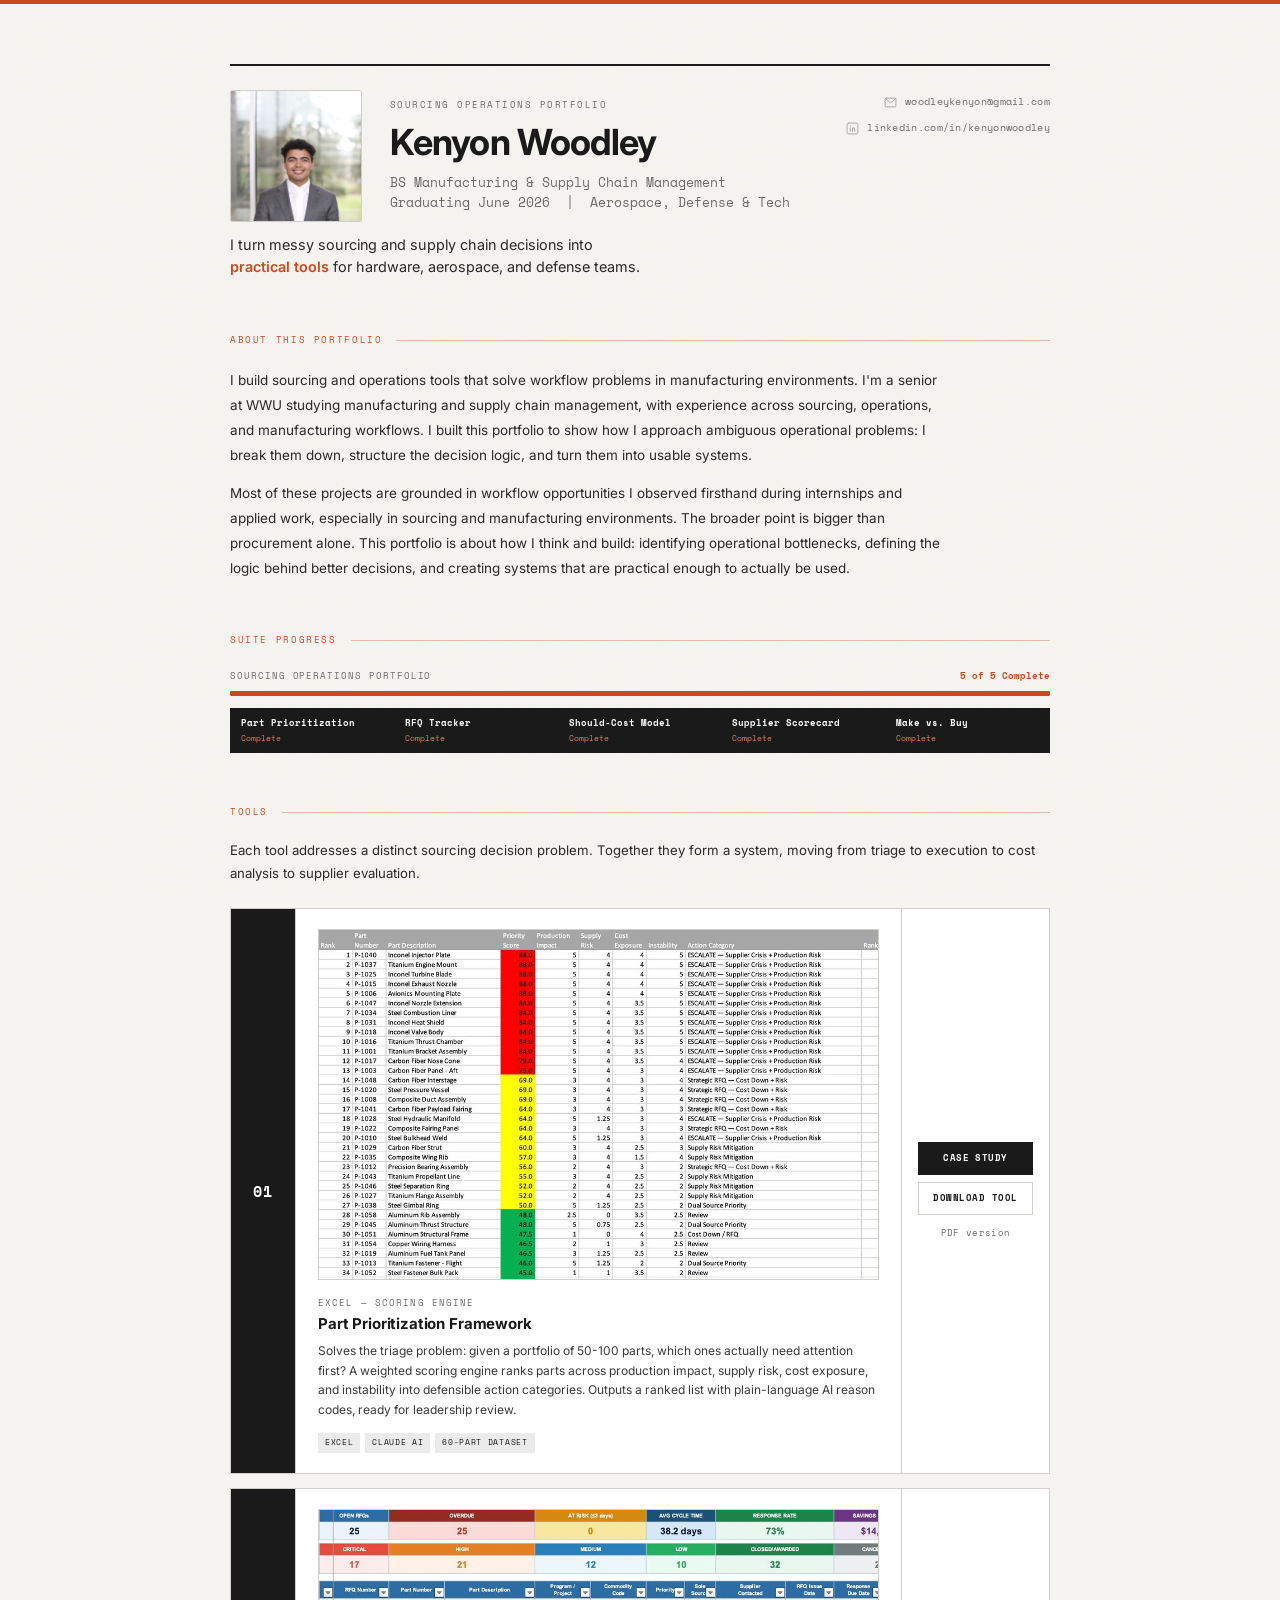
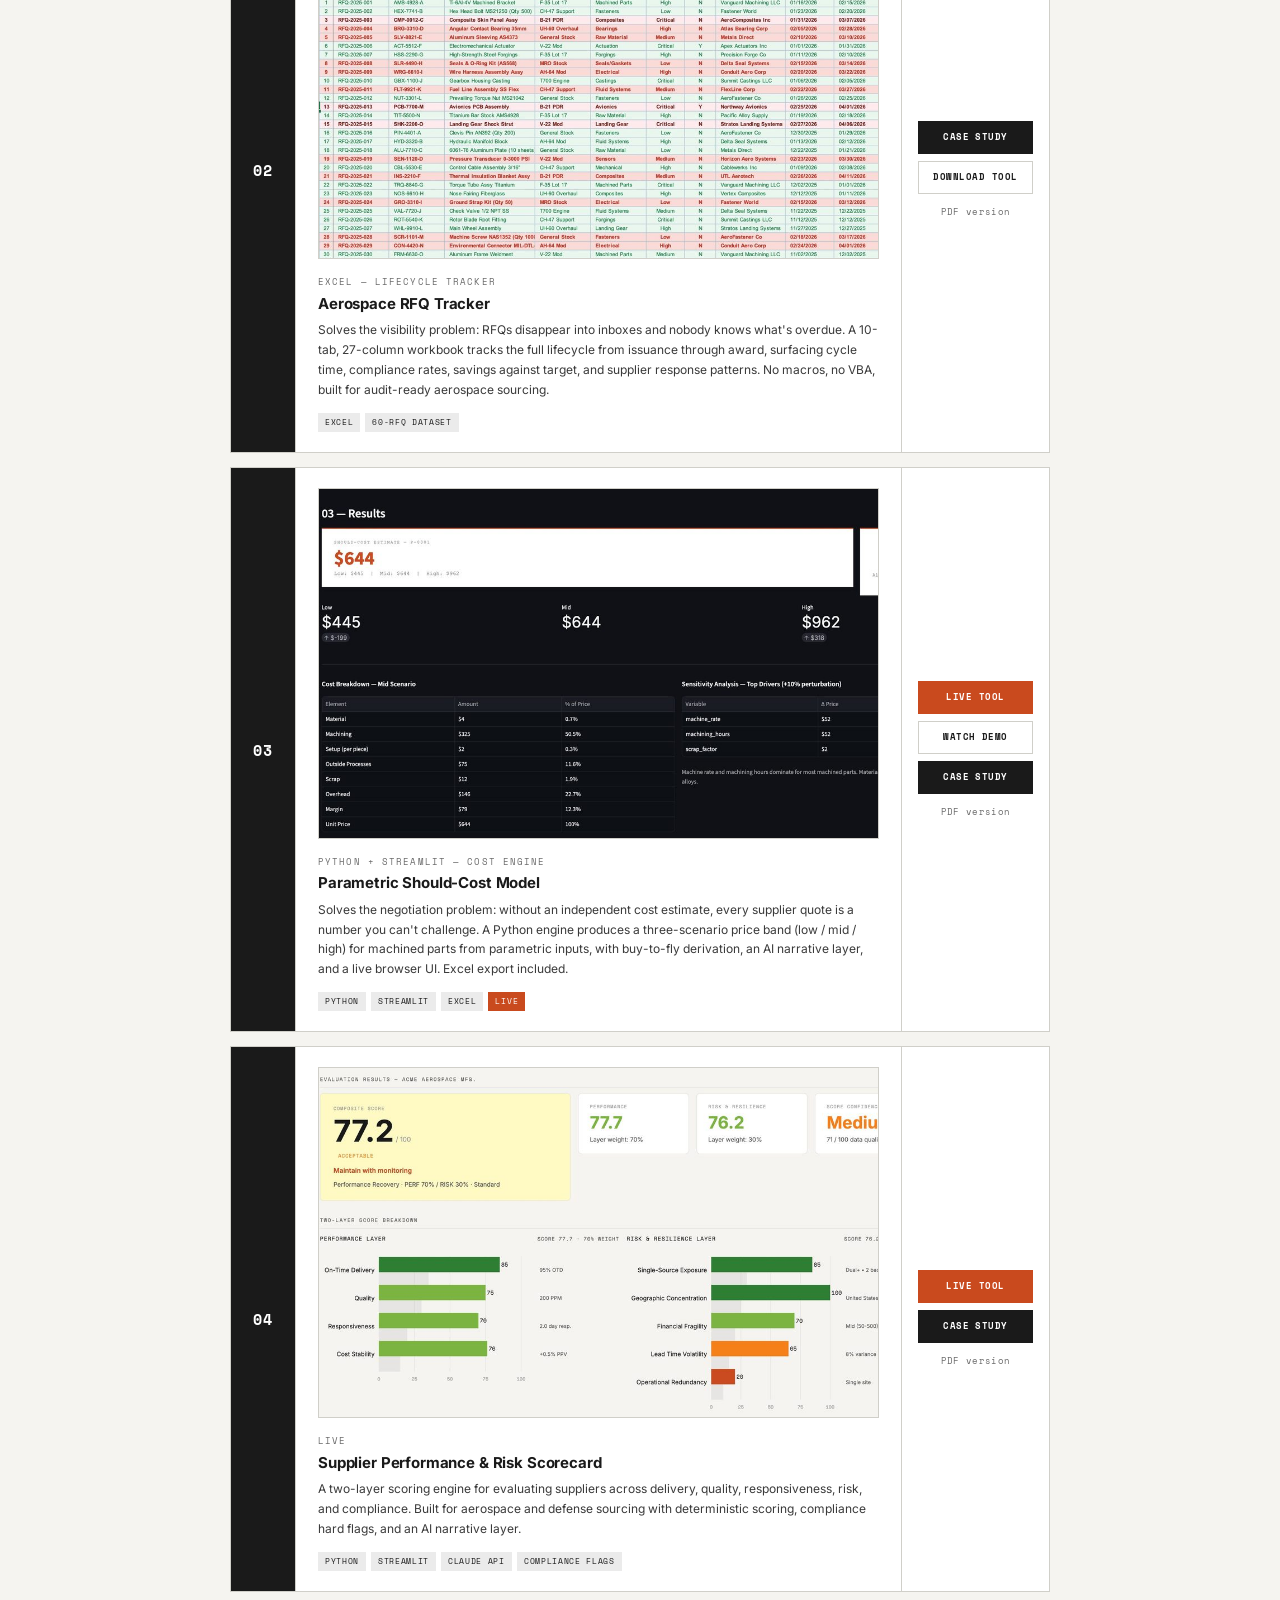
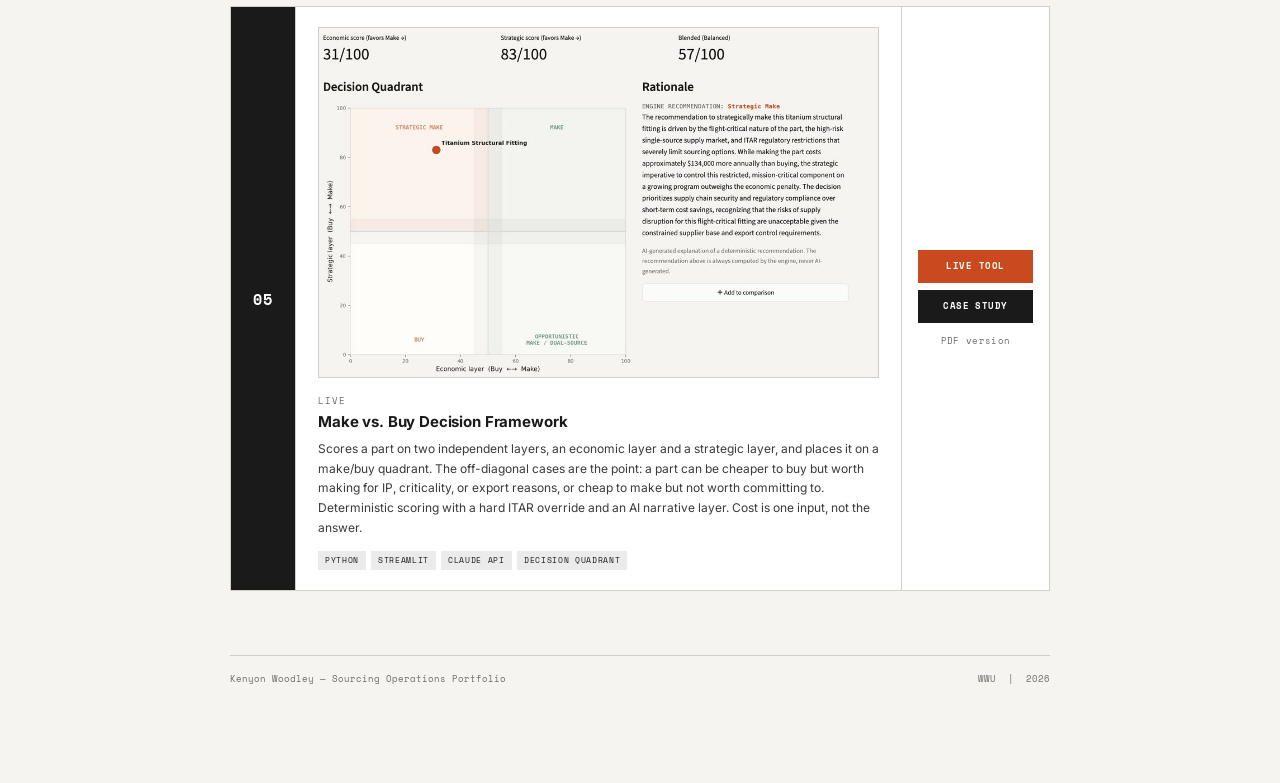
==== commit 8f2a7a76: "Hero polish: tighten bio line, recenter headshot" ====
--- a/index.html
+++ b/index.html
@@ -394,7 +394,7 @@
         <div>
           <div class="header-eyebrow">Sourcing Operations Portfolio</div>
           <div class="header-name">Kenyon Woodley</div>
-          <div class="header-bio">BS Manufacturing &amp; Supply Chain Management<br>WWU &nbsp;|&nbsp; Graduating June 2026 &nbsp;|&nbsp; Aerospace, Defense &amp; Tech</div>
+          <div class="header-bio">BS Manufacturing &amp; Supply Chain Management<br>Graduating June 2026 &nbsp;|&nbsp; Aerospace, Defense &amp; Tech</div>
         </div>
       </div>
       <p class="hero-positioning">I turn messy sourcing and supply chain decisions into <strong>practical tools</strong> for hardware, aerospace, and defense teams.</p>
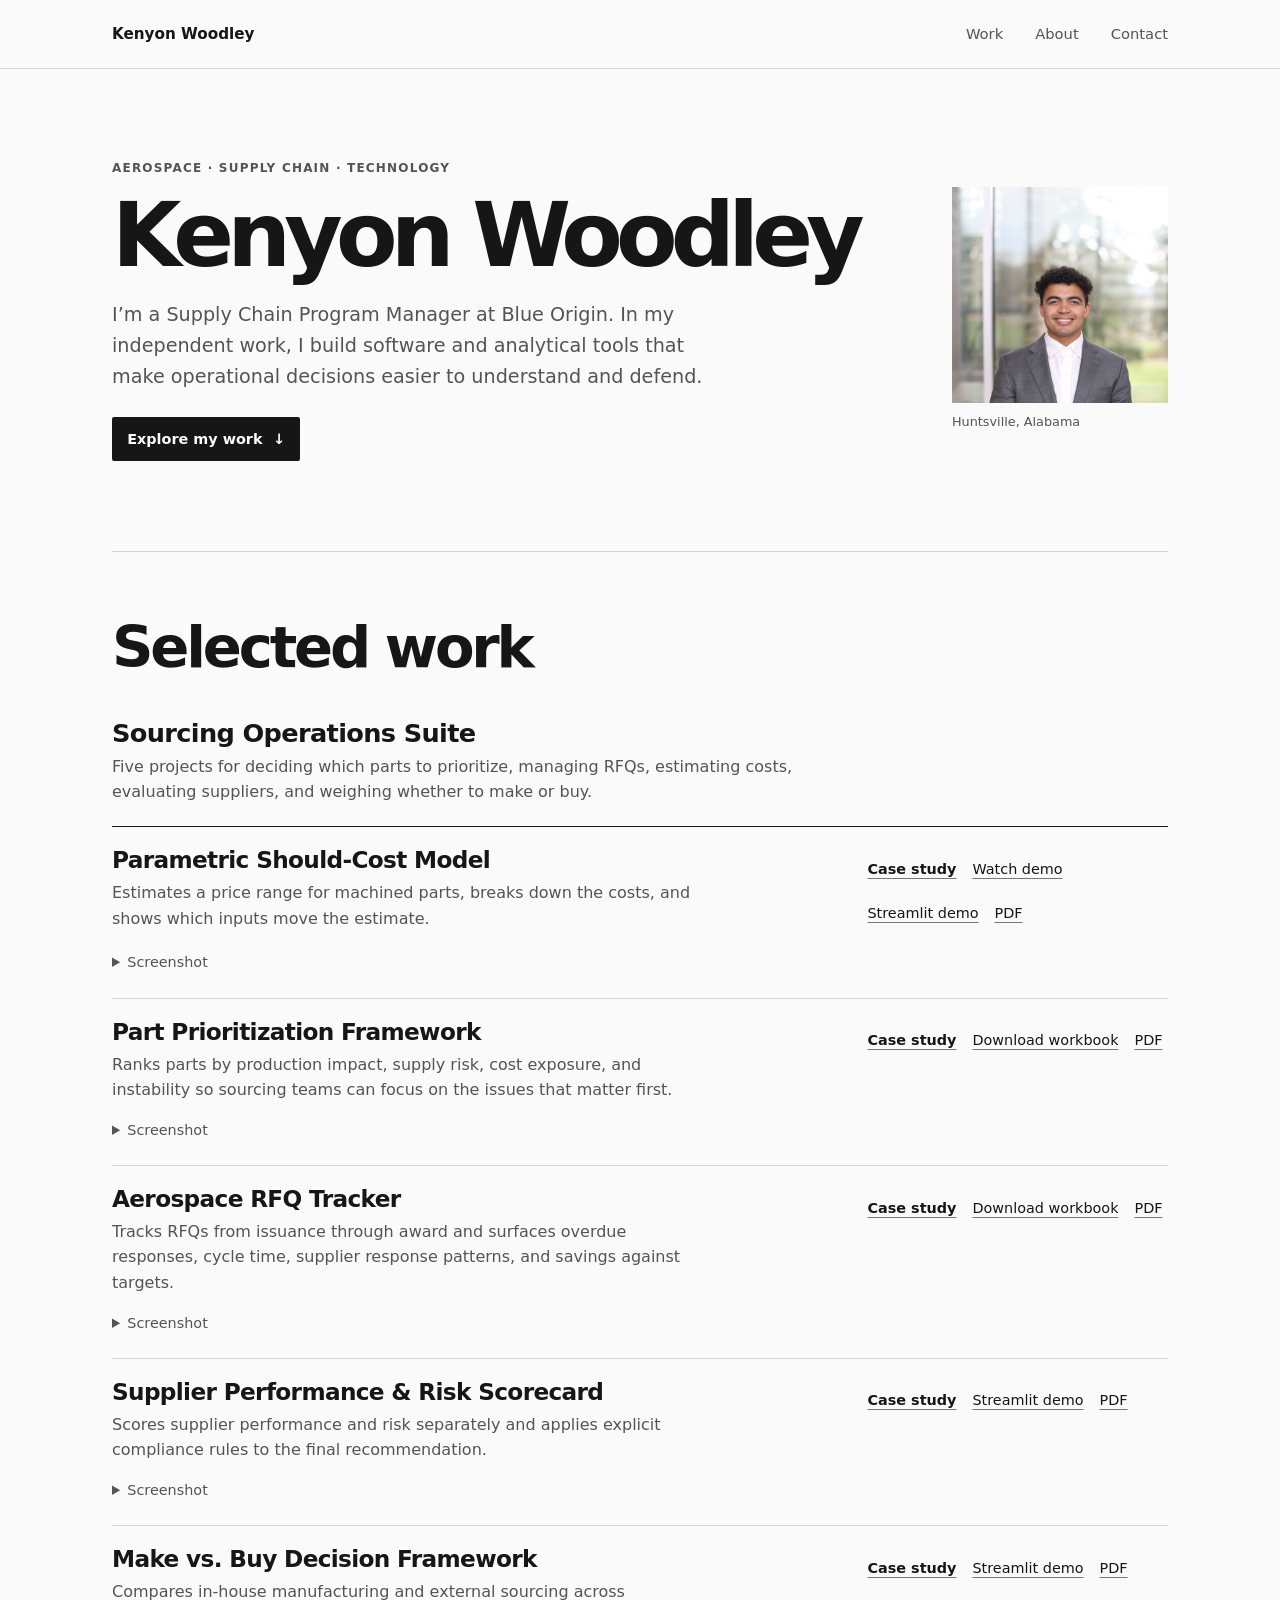
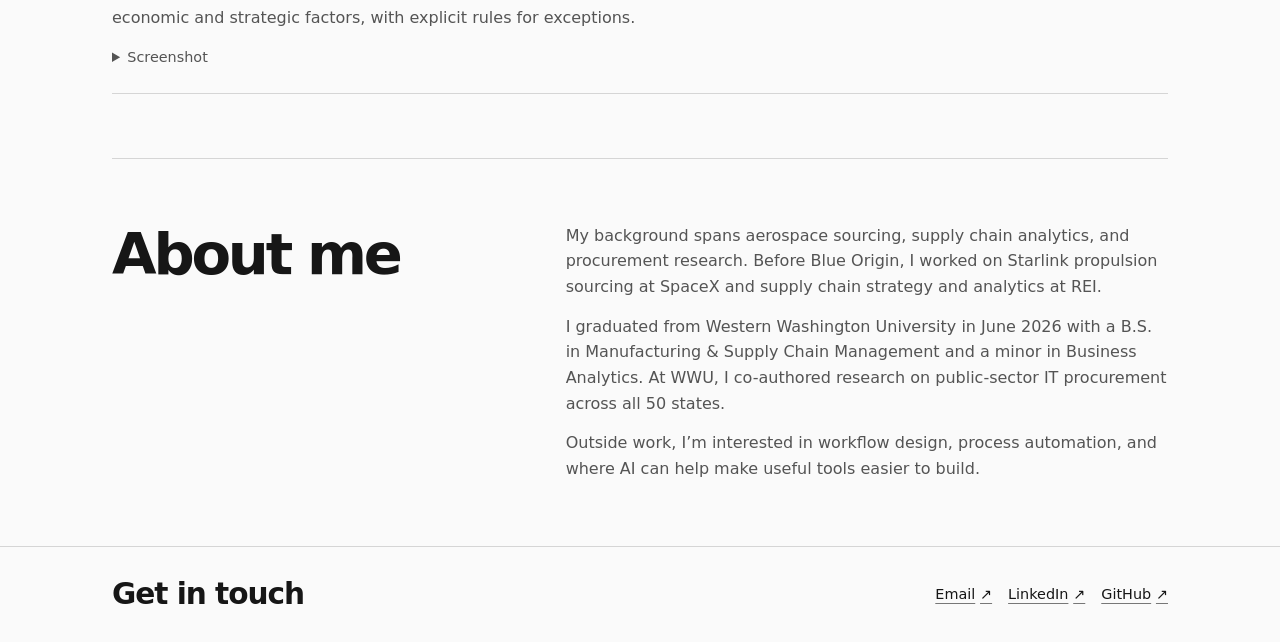
==== commit d0d4c610: "Refresh the sourcing portfolio and five case studies" ====
--- a/index.html
+++ b/index.html
@@ -1,598 +1,154 @@
-<!DOCTYPE html>
+<!doctype html>
 <html lang="en">
 <head>
-<meta charset="UTF-8">
-<meta name="viewport" content="width=device-width, initial-scale=1.0">
-<title>Kenyon Woodley — Sourcing Operations Portfolio</title>
-<link href="https://fonts.googleapis.com/css2?family=Inter:wght@300;400;500;600;700&family=Space+Mono:wght@400;700&display=swap" rel="stylesheet">
-<style>
-  *, *::before, *::after { box-sizing: border-box; margin: 0; padding: 0; }
+  <meta charset="utf-8">
+  <meta name="viewport" content="width=device-width, initial-scale=1">
+  <meta name="theme-color" content="#fafafa">
+  <meta name="description" content="Kenyon Woodley, aerospace supply chain program manager and builder of independent tools for sourcing, analytics, and operations.">
+  <title>Kenyon Woodley | Aerospace, Supply Chain &amp; Technology</title>
+  <link rel="stylesheet" href="assets/site-theme.css">
+  <link rel="stylesheet" href="assets/home.css">
+</head>
+<body id="top">
+  <a class="skip-link" href="#main">Skip to content</a>
+  <header class="site-header">
+    <div class="shell header-inner">
+      <a class="wordmark" href="#top" aria-label="Kenyon Woodley, home">
+        Kenyon Woodley
+      </a>
+      <nav aria-label="Main navigation">
+        <a href="#work">Work</a>
+        <a href="#about">About</a>
+        <a href="#contact">Contact</a>
+      </nav>
+    </div>
+  </header>
 
-  :root {
-    --bg:      #f5f4f0;
-    --ink:     #1a1a1a;
-    --muted:   #6b6b6b;
-    --accent:  #c94a1e;
-    --rule:    #d0cfc9;
-    --card-bg: #ffffff;
-    --mono:    'Space Mono', 'Courier New', monospace;
-    --sans:    'Inter', 'Helvetica Neue', sans-serif;
-  }
+  <main id="main" class="shell" tabindex="-1">
+    <section class="hero" aria-labelledby="name">
+      <div class="hero-copy">
+        <p class="eyebrow">Aerospace · Supply Chain · Technology</p>
+        <h1 id="name">Kenyon Woodley</h1>
+        <p class="intro">I’m a Supply Chain Program Manager at Blue Origin. In my independent work, I build software and analytical tools that make operational decisions easier to understand and defend.</p>
+        <a class="button" href="#work">Explore my work <span aria-hidden="true">↓</span></a>
+      </div>
+      <figure class="portrait">
+        <img src="assets/headshot.jpg" width="600" height="600" alt="Kenyon Woodley">
+        <figcaption>Huntsville, Alabama</figcaption>
+      </figure>
+    </section>
 
-  html { font-size: 15px; }
-  body {
-    background: var(--bg);
-    color: var(--ink);
-    font-family: var(--sans);
-    font-weight: 400;
-    line-height: 1.6;
-    -webkit-font-smoothing: antialiased;
-  }
+    <section id="work" class="work section" aria-labelledby="work-title">
+      <h2 id="work-title">Selected work</h2>
 
-  .page { max-width: 900px; margin: 0 auto; padding: 64px 40px 96px; }
+      <section class="collection" aria-labelledby="suite-title">
+        <div class="collection-intro">
+          <h3 id="suite-title">Sourcing Operations Suite</h3>
+          <p>Five projects for deciding which parts to prioritize, managing RFQs, estimating costs, evaluating suppliers, and weighing whether to make or buy.</p>
+        </div>
 
-  /* HEADER */
-  .header {
-    border-top: 2px solid var(--ink);
-    padding-top: 24px;
-    margin-bottom: 56px;
-    display: flex;
-    justify-content: space-between;
-    align-items: flex-start;
-    gap: 32px;
+        <article class="project" aria-labelledby="should-cost-title">
+          <div class="project-copy">
+            <h4 id="should-cost-title">Parametric Should-Cost Model</h4>
+            <p>Estimates a price range for machined parts, breaks down the costs, and shows which inputs move the estimate.</p>
+          </div>
+          <div class="project-links" role="group" aria-labelledby="should-cost-title">
+            <a href="case-studies/should-cost.html" aria-label="Case study for the Should-Cost Model">Case study</a>
+            <a href="https://www.loom.com/share/4c30fa0c907b4ec09fbb3cc50c390ab8">Watch demo</a>
+            <a href="https://kenyon-should-cost.streamlit.app/" aria-label="Streamlit demo for the Should-Cost Model">Streamlit demo</a>
+            <a href="pdfs/Should_Cost_Case_Study.pdf" aria-label="PDF case study for the Should-Cost Model">PDF</a>
+          </div>
+          <details class="project-preview" name="suite-screenshots">
+            <summary aria-label="Screenshot for Parametric Should-Cost Model">Screenshot</summary>
+            <img src="assets/tool-should-cost.jpg" width="1000" height="625" alt="Should-Cost Model showing low, mid, and high price estimates and a cost breakdown" loading="lazy">
+          </details>
+        </article>
 
-  }
-  .header-eyebrow {
-    font-family: var(--mono);
-    font-size: 0.62rem;
-    letter-spacing: 0.16em;
-    text-transform: uppercase;
-    color: var(--muted);
-    margin-bottom: 10px;
-  }
-  .header-name {
-    font-size: 2.4rem;
-    font-weight: 700;
-    letter-spacing: -0.025em;
-    line-height: 1.1;
-    margin-bottom: 10px;
-  }
-  .header-bio {
-    font-size: 0.85rem;
-    color: var(--muted);
-    line-height: 1.6;
-    font-family: var(--mono);
-  }
-  .header-contact {
-    display: flex;
-    flex-direction: column;
-    align-items: flex-end;
-    gap: 10px;
-    padding-top: 4px;
-    flex-shrink: 0;
-  }
-  .contact-link {
-    font-family: var(--mono);
-    font-size: 0.67rem;
-    color: var(--muted);
-    text-decoration: none;
-    letter-spacing: 0.03em;
-    display: flex;
-    align-items: center;
-    gap: 8px;
-    transition: color 0.15s;
-  }
-  .contact-link:hover { color: var(--accent); }
-  .contact-icon { width: 13px; height: 13px; flex-shrink: 0; opacity: 0.55; }
-  .contact-link:hover .contact-icon { opacity: 1; }
+        <article class="project" aria-labelledby="part-title">
+          <div class="project-copy">
+            <h4 id="part-title">Part Prioritization Framework</h4>
+            <p>Ranks parts by production impact, supply risk, cost exposure, and instability so sourcing teams can focus on the issues that matter first.</p>
+          </div>
+          <div class="project-links" role="group" aria-labelledby="part-title">
+            <a href="case-studies/part-prioritization.html" aria-label="Case study for the Part Prioritization Framework">Case study</a>
+            <a href="tools/Part_Prioritization_Tool.xlsx" aria-label="Download workbook for the Part Prioritization Framework" download>Download workbook</a>
+            <a href="pdfs/Part_Prioritization_Case_Study.pdf" aria-label="PDF case study for the Part Prioritization Framework">PDF</a>
+          </div>
+          <details class="project-preview" name="suite-screenshots">
+            <summary aria-label="Screenshot for Part Prioritization Framework">Screenshot</summary>
+            <img src="assets/tool-part-prioritization.jpg" width="1000" height="625" alt="Ranked parts with priority tiers and weighted risk scores" loading="lazy">
+          </details>
+        </article>
 
-  /* SECTION */
-  .section { margin-bottom: 52px; }
-  .section-label {
-    font-family: var(--mono);
-    font-size: 0.6rem;
-    letter-spacing: 0.18em;
-    text-transform: uppercase;
-    color: var(--accent);
-    display: flex;
-    align-items: center;
-    gap: 14px;
-    margin-bottom: 20px;
-  }
-  .section-label::after {
-    content: '';
-    flex: 1;
-    height: 1px;
-    background: var(--accent);
-    opacity: 0.35;
-  }
+        <article class="project" aria-labelledby="rfq-title">
+          <div class="project-copy">
+            <h4 id="rfq-title">Aerospace RFQ Tracker</h4>
+            <p>Tracks RFQs from issuance through award and surfaces overdue responses, cycle time, supplier response patterns, and savings against targets.</p>
+          </div>
+          <div class="project-links" role="group" aria-labelledby="rfq-title">
+            <a href="case-studies/rfq-tracker.html" aria-label="Case study for the Aerospace RFQ Tracker">Case study</a>
+            <a href="tools/RFQ_Tracker.xlsx" aria-label="Download workbook for the Aerospace RFQ Tracker" download>Download workbook</a>
+            <a href="pdfs/RFQ_Tracker_Case_Study.pdf" aria-label="PDF case study for the Aerospace RFQ Tracker">PDF</a>
+          </div>
+          <details class="project-preview" name="suite-screenshots">
+            <summary aria-label="Screenshot for Aerospace RFQ Tracker">Screenshot</summary>
+            <img src="assets/tool-rfq-tracker.jpg" width="1000" height="625" alt="RFQ tracking workbook with status and performance summaries" loading="lazy">
+          </details>
+        </article>
 
-  /* ABOUT */
-  .about-text {
-    font-size: 0.9rem;
-    color: #2a2a2a;
-    line-height: 1.85;
-    max-width: 720px;
-  }
-  .about-text strong { color: var(--ink); font-weight: 600; }
+        <article class="project" aria-labelledby="supplier-title">
+          <div class="project-copy">
+            <h4 id="supplier-title">Supplier Performance &amp; Risk Scorecard</h4>
+            <p>Scores supplier performance and risk separately and applies explicit compliance rules to the final recommendation.</p>
+          </div>
+          <div class="project-links" role="group" aria-labelledby="supplier-title">
+            <a href="case-studies/supplier-scorecard.html" aria-label="Case study for the Supplier Performance and Risk Scorecard">Case study</a>
+            <a href="https://kenyon-supplier-scorecard.streamlit.app/" aria-label="Streamlit demo for the Supplier Performance and Risk Scorecard">Streamlit demo</a>
+            <a href="pdfs/Supplier_Scorecard_Case_Study.pdf" aria-label="PDF case study for the Supplier Performance and Risk Scorecard">PDF</a>
+          </div>
+          <details class="project-preview" name="suite-screenshots">
+            <summary aria-label="Screenshot for Supplier Performance &amp; Risk Scorecard">Screenshot</summary>
+            <img src="assets/tool-scorecard.jpg" width="1000" height="625" alt="Supplier scorecard with performance and risk indicators" loading="lazy">
+          </details>
+        </article>
 
-  /* SUITE PROGRESS */
-  .progress-header {
-    display: flex;
-    justify-content: space-between;
-    align-items: baseline;
-    margin-bottom: 8px;
-  }
-  .progress-label {
-    font-family: var(--mono);
-    font-size: 0.63rem;
-    letter-spacing: 0.1em;
-    text-transform: uppercase;
-    color: var(--muted);
-  }
-  .progress-count {
-    font-family: var(--mono);
-    font-size: 0.63rem;
-    color: var(--accent);
-    font-weight: 700;
-  }
-  .progress-bar-track {
-    height: 5px;
-    background: var(--rule);
-    border-radius: 1px;
-    overflow: hidden;
-    margin-bottom: 12px;
-  }
-  .progress-bar-fill {
-    height: 100%;
-    width: 100%;
-    background: var(--accent);
-    border-radius: 1px;
-  }
-  .progress-tools { display: flex; gap: 0; }
-  .progress-tool {
-    flex: 1;
-    font-family: var(--mono);
-    font-size: 0.58rem;
-    padding: 8px 10px;
-    border: 1px solid var(--rule);
-    border-right: none;
-    line-height: 1.5;
-    color: var(--muted);
-  }
-  .progress-tool:last-child { border-right: 1px solid var(--rule); }
-  .progress-tool.done {
-    background: var(--ink);
-    color: #fff;
-    border-color: var(--ink);
-  }
-  .progress-tool-name { font-weight: 700; font-size: 0.57rem; display: block; margin-bottom: 1px; }
-  .progress-tool-status { font-size: 0.54rem; opacity: 0.65; }
-  .progress-tool.done .progress-tool-status { color: #e8825a; opacity: 1; }
+        <article class="project" aria-labelledby="make-buy-title">
+          <div class="project-copy">
+            <h4 id="make-buy-title">Make vs. Buy Decision Framework</h4>
+            <p>Compares in-house manufacturing and external sourcing across economic and strategic factors, with explicit rules for exceptions.</p>
+          </div>
+          <div class="project-links" role="group" aria-labelledby="make-buy-title">
+            <a href="case-studies/make-vs-buy.html" aria-label="Case study for the Make vs. Buy Decision Framework">Case study</a>
+            <a href="https://kenyon-make-vs-buy.streamlit.app/" aria-label="Streamlit demo for the Make vs. Buy Decision Framework">Streamlit demo</a>
+            <a href="pdfs/Make_vs_Buy_Case_Study.pdf" aria-label="PDF case study for the Make vs. Buy Decision Framework">PDF</a>
+          </div>
+          <details class="project-preview" name="suite-screenshots">
+            <summary aria-label="Screenshot for Make vs. Buy Decision Framework">Screenshot</summary>
+            <img src="assets/tool-make-vs-buy.jpg" width="1000" height="625" alt="Make-versus-buy quadrant plotting economic and strategic scores" loading="lazy">
+          </details>
+        </article>
+      </section>
+    </section>
 
-  /* TOOL CARDS */
-  .tool-card {
-    border: 1px solid var(--rule);
-    background: var(--card-bg);
-    margin-bottom: 14px;
-    display: grid;
-    grid-template-columns: 64px 1fr 148px;
-  }
-  .tool-num {
-    background: var(--ink);
-    color: #fff;
-    font-family: var(--mono);
-    font-size: 1rem;
-    font-weight: 700;
-    display: flex;
-    align-items: center;
-    justify-content: center;
-    letter-spacing: 0.04em;
-  }
-  .tool-body {
-    padding: 20px 22px;
-    border-left: 1px solid var(--rule);
-  }
-  .tool-eyebrow {
-    font-family: var(--mono);
-    font-size: 0.57rem;
-    letter-spacing: 0.13em;
-    text-transform: uppercase;
-    color: var(--muted);
-    margin-bottom: 5px;
-  }
-  .tool-title {
-    font-size: 1rem;
-    font-weight: 700;
-    letter-spacing: -0.01em;
-    margin-bottom: 7px;
-    line-height: 1.3;
-  }
-  .tool-desc {
-    font-size: 0.8rem;
-    color: #3a3a3a;
-    line-height: 1.65;
-    margin-bottom: 13px;
-  }
-  .tool-tags { display: flex; flex-wrap: wrap; gap: 5px; }
-  .tag {
-    font-family: var(--mono);
-    font-size: 0.56rem;
-    letter-spacing: 0.08em;
-    text-transform: uppercase;
-    background: #ebebeb;
-    color: var(--ink);
-    padding: 3px 7px;
-  }
-  .tag-live { background: var(--accent); color: #fff; }
+    <section id="about" class="about section" aria-labelledby="about-title">
+      <h2 id="about-title">About me</h2>
+      <div>
+        <p>My background spans aerospace sourcing, supply chain analytics, and procurement research. Before Blue Origin, I worked on Starlink propulsion sourcing at SpaceX and supply chain strategy and analytics at REI.</p>
+        <p>I graduated from Western Washington University in June 2026 with a B.S. in Manufacturing &amp; Supply Chain Management and a minor in Business Analytics. At WWU, I co-authored research on public-sector IT procurement across all 50 states.</p>
+        <p>Outside work, I’m interested in workflow design, process automation, and where AI can help make useful tools easier to build.</p>
+      </div>
+    </section>
+  </main>
 
-  .pdf-link {
-    display: block;
-    font-family: var(--mono);
-    font-size: 0.58rem;
-    color: var(--muted);
-    text-decoration: none;
-    text-align: center;
-    letter-spacing: 0.04em;
-    padding-top: 4px;
-    transition: color 0.15s;
-  }
-  .pdf-link:hover { color: var(--ink); }
-
-  /* ACTIONS */
-  .tool-actions {
-    padding: 18px 16px;
-    display: flex;
-    flex-direction: column;
-    justify-content: center;
-    gap: 7px;
-    border-left: 1px solid var(--rule);
-  }
-  .btn {
-    display: block;
-    font-family: var(--mono);
-    font-size: 0.62rem;
-    font-weight: 700;
-    letter-spacing: 0.05em;
-    text-transform: uppercase;
-    text-decoration: none;
-    padding: 8px 12px;
-    text-align: center;
-    transition: background 0.15s, color 0.15s, border-color 0.15s;
-    white-space: nowrap;
-  }
-  .btn-primary { background: var(--ink); color: #fff; border: 1px solid var(--ink); }
-  .btn-primary:hover { background: var(--accent); border-color: var(--accent); }
-  .btn-secondary { background: transparent; color: var(--ink); border: 1px solid var(--rule); }
-  .btn-secondary:hover { border-color: var(--ink); }
-  .btn-live { background: var(--accent); color: #fff; border: 1px solid var(--accent); }
-  .btn-live:hover { background: #a83a14; border-color: #a83a14; }
-
-  /* planned */
-  .tool-card.planned { opacity: 0.32; pointer-events: none; border-style: dashed; }
-  .tool-card.planned .tool-num { background: #b0b0b0; }
-
-  /* FOOTER */
-  .page-footer {
-    border-top: 1px solid var(--rule);
-    padding-top: 16px;
-    margin-top: 64px;
-    display: flex;
-    justify-content: space-between;
-    align-items: center;
-
-    gap: 8px;
-    font-family: var(--mono);
-    font-size: 0.62rem;
-    color: var(--muted);
-  }
-
-  @media (max-width: 700px) {
-    .page { padding: 32px 20px 64px; }
-    .header { flex-direction: column; gap: 20px; }
-    .header-contact { align-items: flex-start; }
-    .tool-card { grid-template-columns: 48px 1fr; }
-    .tool-actions {
-      grid-column: 1 / -1;
-      flex-direction: row;
-      flex-wrap: wrap;
-      gap: 8px;
-      border-left: none;
-      border-top: 1px solid var(--rule);
-      padding: 12px 14px;
-    }
-    .tool-actions .btn { flex: 1 1 140px; }
-    .progress-tools { flex-wrap: wrap; }
-    .progress-tool { flex: 1 1 40%; border-right: 1px solid var(--rule); }
-  }
-
-  /* ===== DIRECTION B ENHANCEMENTS ===== */
-
-  .top-accent {
-    position: fixed; top: 0; left: 0; right: 0;
-    height: 4px; background: var(--accent);
-    z-index: 100;
-  }
-
-  body::before {
-    content: ''; position: fixed; inset: 0; z-index: 0; pointer-events: none;
-    opacity: 0.025;
-    background-image: url("data:image/svg+xml,%3Csvg xmlns='http://www.w3.org/2000/svg' width='120' height='120'%3E%3Cfilter id='n'%3E%3CfeTurbulence type='fractalNoise' baseFrequency='0.85' numOctaves='3' stitchTiles='stitch'/%3E%3C/filter%3E%3Crect width='100%25' height='100%25' filter='url(%23n)'/%3E%3C/svg%3E");
-  }
-  .page { position: relative; z-index: 1; }
-
-  .hero-grid {
-    display: grid;
-    grid-template-columns: 132px 1fr;
-    gap: 28px;
-    align-items: center;
-  }
-  .hero-photo {
-    width: 132px; height: 132px;
-    border-radius: 2px;
-    object-fit: cover;
-    border: 1px solid var(--rule);
-    filter: grayscale(12%);
-  }
-  .hero-positioning {
-    font-size: 0.96rem;
-    line-height: 1.5;
-    color: #2a2a2a;
-    margin-top: 12px;
-    max-width: 46ch;
-  }
-  .hero-positioning strong { color: var(--accent); font-weight: 600; }
-
-  .tool-thumb {
-    display: block;
-    width: 100%;
-    aspect-ratio: 16 / 10;
-    object-fit: cover;
-    object-position: top left;
-    border: 1px solid var(--rule);
-    margin-bottom: 16px;
-    background: #eceae4;
-  }
-
-  .tool-card {
-    transition: transform 0.22s ease, box-shadow 0.22s ease, border-color 0.22s ease;
-  }
-  .tool-card:hover {
-    transform: translateY(-3px);
-    box-shadow: 0 10px 28px rgba(28,27,24,0.10);
-    border-color: var(--ink);
-  }
-
-  .reveal {
-    opacity: 0;
-    transform: translateY(18px);
-    transition: opacity 0.6s ease, transform 0.6s ease;
-  }
-  .reveal.in { opacity: 1; transform: translateY(0); }
-  @media (prefers-reduced-motion: reduce) {
-    .reveal { opacity: 1; transform: none; transition: none; }
-  }
-
-  .tag-live { background: var(--accent); color: #fff; border-color: var(--accent); }
-
-  @media (max-width: 680px) {
-    .hero-grid { grid-template-columns: 88px 1fr; gap: 18px; }
-    .hero-photo { width: 88px; height: 88px; }
-    .hero-positioning { font-size: 0.9rem; }
-  }
-</style>
-</head>
-<body>
-<div class="top-accent"></div>
-<div class="page">
-
-  <!-- HEADER -->
-  <div class="header">
-    <div style="min-width: 320px;">
-      <div class="hero-grid">
-        <img class="hero-photo" src="assets/headshot.jpg" alt="Kenyon Woodley">
-        <div>
-          <div class="header-eyebrow">Sourcing Operations Portfolio</div>
-          <div class="header-name">Kenyon Woodley</div>
-          <div class="header-bio">BS Manufacturing &amp; Supply Chain Management<br>Graduating June 2026 &nbsp;|&nbsp; Aerospace, Defense &amp; Tech</div>
-        </div>
-      </div>
-      <p class="hero-positioning">I turn messy sourcing and supply chain decisions into <strong>practical tools</strong> for hardware, aerospace, and defense teams.</p>
+  <footer id="contact" class="site-footer">
+    <div class="shell footer-inner">
+      <h2>Get in touch</h2>
+      <ul class="contact-links">
+        <li><a href="mailto:woodleykenyon@gmail.com">Email <span aria-hidden="true">↗</span></a></li>
+        <li><a href="https://www.linkedin.com/in/kenyonwoodley/">LinkedIn <span aria-hidden="true">↗</span></a></li>
+        <li><a href="https://github.com/woodleykenyon-del">GitHub <span aria-hidden="true">↗</span></a></li>
+      </ul>
     </div>
-    <div class="header-contact">
-      <a class="contact-link" href="mailto:woodleykenyon@gmail.com">
-        <svg class="contact-icon" viewBox="0 0 24 24" fill="none" stroke="currentColor" stroke-width="1.8" stroke-linecap="round" stroke-linejoin="round">
-          <rect x="2" y="4" width="20" height="16" rx="2"/>
-          <polyline points="2,4 12,13 22,4"/>
-        </svg>
-        woodleykenyon@gmail.com
-      </a>
-      <a class="contact-link" href="https://www.linkedin.com/in/kenyonwoodley/" target="_blank" rel="noopener">
-        <svg class="contact-icon" viewBox="0 0 24 24" fill="none" stroke="currentColor" stroke-width="1.8" stroke-linecap="round" stroke-linejoin="round">
-          <rect x="2" y="2" width="20" height="20" rx="3"/>
-          <line x1="8" y1="11" x2="8" y2="17"/>
-          <line x1="8" y1="7" x2="8" y2="7.5"/>
-          <path d="M12 17v-4c0-1.1.9-2 2-2s2 .9 2 2v4"/>
-          <line x1="12" y1="11" x2="12" y2="17"/>
-        </svg>
-        linkedin.com/in/kenyonwoodley
-      </a>
-    </div>
-  </div>
-
-  <!-- ABOUT -->
-  <div class="section">
-    <div class="section-label">About This Portfolio</div>
-    <p class="about-text">I build sourcing and operations tools that solve workflow problems in manufacturing environments. I'm a senior at WWU studying manufacturing and supply chain management, with experience across sourcing, operations, and manufacturing workflows. I built this portfolio to show how I approach ambiguous operational problems: I break them down, structure the decision logic, and turn them into usable systems.</p>
-    <p class="about-text" style="margin-top: 14px;">Most of these projects are grounded in workflow opportunities I observed firsthand during internships and applied work, especially in sourcing and manufacturing environments. The broader point is bigger than procurement alone. This portfolio is about how I think and build: identifying operational bottlenecks, defining the logic behind better decisions, and creating systems that are practical enough to actually be used.</p>
-  </div>
-
-  <!-- SUITE PROGRESS -->
-  <div class="section">
-    <div class="section-label">Suite Progress</div>
-    <div class="progress-header">
-      <span class="progress-label">Sourcing Operations Portfolio</span>
-      <span class="progress-count">5 of 5 Complete</span>
-    </div>
-    <div class="progress-bar-track">
-      <div class="progress-bar-fill"></div>
-    </div>
-    <div class="progress-tools">
-      <div class="progress-tool done">
-        <span class="progress-tool-name">Part Prioritization</span>
-        <span class="progress-tool-status">Complete</span>
-      </div>
-      <div class="progress-tool done">
-        <span class="progress-tool-name">RFQ Tracker</span>
-        <span class="progress-tool-status">Complete</span>
-      </div>
-      <div class="progress-tool done">
-        <span class="progress-tool-name">Should-Cost Model</span>
-        <span class="progress-tool-status">Complete</span>
-      </div>
-      <div class="progress-tool done">
-        <span class="progress-tool-name">Supplier Scorecard</span>
-        <span class="progress-tool-status">Complete</span>
-      </div>
-      <div class="progress-tool done">
-        <span class="progress-tool-name">Make vs. Buy</span>
-        <span class="progress-tool-status">Complete</span>
-      </div>
-    </div>
-  </div>
-
-  <!-- TOOLS -->
-  <div class="section">
-    <div class="section-label">Tools</div>
-    <p style="font-size:0.88rem;color:#2a2a2a;line-height:1.7;margin-bottom:24px;">Each tool addresses a distinct sourcing decision problem. Together they form a system, moving from triage to execution to cost analysis to supplier evaluation.</p>
-
-    <div class="tool-card reveal">
-      <div class="tool-num">01</div>
-      <div class="tool-body">
-        <img class="tool-thumb reveal" src="assets/tool-part-prioritization.jpg" alt="Part Prioritization Framework preview" loading="lazy">
-        <div class="tool-eyebrow">Excel — Scoring Engine</div>
-        <div class="tool-title">Part Prioritization Framework</div>
-        <div class="tool-desc">Solves the triage problem: given a portfolio of 50-100 parts, which ones actually need attention first? A weighted scoring engine ranks parts across production impact, supply risk, cost exposure, and instability into defensible action categories. Outputs a ranked list with plain-language AI reason codes, ready for leadership review.</div>
-        <div class="tool-tags">
-          <span class="tag">Excel</span>
-          <span class="tag">Claude AI</span>
-          <span class="tag">60-Part Dataset</span>
-        </div>
-      </div>
-      <div class="tool-actions">
-        <a class="btn btn-primary" href="case-studies/part-prioritization.html">Case Study</a>
-        <a class="btn btn-secondary" href="tools/Part_Prioritization_Tool.xlsx" download>Download Tool</a>
-        <a class="pdf-link" href="pdfs/Part_Prioritization_Case_Study.pdf" target="_blank">PDF version</a>
-      </div>
-    </div>
-
-    <div class="tool-card reveal">
-      <div class="tool-num">02</div>
-      <div class="tool-body">
-        <img class="tool-thumb reveal" src="assets/tool-rfq-tracker.jpg" alt="Aerospace RFQ Tracker preview" loading="lazy">
-        <div class="tool-eyebrow">Excel — Lifecycle Tracker</div>
-        <div class="tool-title">Aerospace RFQ Tracker</div>
-        <div class="tool-desc">Solves the visibility problem: RFQs disappear into inboxes and nobody knows what's overdue. A 10-tab, 27-column workbook tracks the full lifecycle from issuance through award, surfacing cycle time, compliance rates, savings against target, and supplier response patterns. No macros, no VBA, built for audit-ready aerospace sourcing.</div>
-        <div class="tool-tags">
-          <span class="tag">Excel</span>
-          <span class="tag">60-RFQ Dataset</span>
-        </div>
-      </div>
-      <div class="tool-actions">
-        <a class="btn btn-primary" href="case-studies/rfq-tracker.html">Case Study</a>
-        <a class="btn btn-secondary" href="tools/RFQ_Tracker.xlsx" download>Download Tool</a>
-        <a class="pdf-link" href="pdfs/RFQ_Tracker_Case_Study.pdf" target="_blank">PDF version</a>
-      </div>
-    </div>
-
-    <div class="tool-card reveal">
-      <div class="tool-num">03</div>
-      <div class="tool-body">
-        <img class="tool-thumb reveal" src="assets/tool-should-cost.jpg" alt="Parametric Should-Cost Model preview" loading="lazy">
-        <div class="tool-eyebrow">Python + Streamlit — Cost Engine</div>
-        <div class="tool-title">Parametric Should-Cost Model</div>
-        <div class="tool-desc">Solves the negotiation problem: without an independent cost estimate, every supplier quote is a number you can't challenge. A Python engine produces a three-scenario price band (low / mid / high) for machined parts from parametric inputs, with buy-to-fly derivation, an AI narrative layer, and a live browser UI. Excel export included.</div>
-        <div class="tool-tags">
-          <span class="tag">Python</span>
-          <span class="tag">Streamlit</span>
-          <span class="tag">Excel</span>
-          <span class="tag tag-live">Live</span>
-        </div>
-      </div>
-      <div class="tool-actions">
-        <a class="btn btn-live" href="https://kenyon-should-cost.streamlit.app" target="_blank" rel="noopener">Live Tool</a>
-        <a class="btn btn-secondary" href="https://www.loom.com/share/4c30fa0c907b4ec09fbb3cc50c390ab8" target="_blank" rel="noopener">Watch Demo</a>
-        <a class="btn btn-primary" href="case-studies/should-cost.html">Case Study</a>
-        <a class="pdf-link" href="pdfs/Should_Cost_Case_Study.pdf" target="_blank">PDF version</a>
-      </div>
-    </div>
-
-    <div class="tool-card reveal">
-      <div class="tool-num">04</div>
-      <div class="tool-body">
-        <img class="tool-thumb reveal" src="assets/tool-scorecard.jpg" alt="Supplier Performance and Risk Scorecard preview" loading="lazy">
-        <div class="tool-eyebrow">Live</div>
-        <div class="tool-title">Supplier Performance &amp; Risk Scorecard</div>
-        <div class="tool-desc">A two-layer scoring engine for evaluating suppliers across delivery, quality, responsiveness, risk, and compliance. Built for aerospace and defense sourcing with deterministic scoring, compliance hard flags, and an AI narrative layer.</div>
-        <div class="tool-tags">
-          <span class="tag">Python</span>
-          <span class="tag">Streamlit</span>
-          <span class="tag">Claude API</span>
-          <span class="tag">Compliance Flags</span>
-        </div>
-      </div>
-      <div class="tool-actions">
-        <a class="btn btn-live" href="https://kenyon-supplier-scorecard.streamlit.app/" target="_blank" rel="noopener">Live Tool</a>
-        <a class="btn btn-primary" href="case-studies/supplier-scorecard.html">Case Study</a>
-        <a class="pdf-link" href="pdfs/Supplier_Scorecard_Case_Study.pdf" target="_blank">PDF version</a>
-      </div>
-    </div>
-
-    <div class="tool-card reveal">
-      <div class="tool-num">05</div>
-      <div class="tool-body">
-        <img class="tool-thumb reveal" src="assets/tool-make-vs-buy.jpg" alt="Make vs. Buy Decision Framework preview" loading="lazy">
-        <div class="tool-eyebrow">Live</div>
-        <div class="tool-title">Make vs. Buy Decision Framework</div>
-        <div class="tool-desc">Scores a part on two independent layers, an economic layer and a strategic layer, and places it on a make/buy quadrant. The off-diagonal cases are the point: a part can be cheaper to buy but worth making for IP, criticality, or export reasons, or cheap to make but not worth committing to. Deterministic scoring with a hard ITAR override and an AI narrative layer. Cost is one input, not the answer.</div>
-        <div class="tool-tags">
-          <span class="tag">Python</span>
-          <span class="tag">Streamlit</span>
-          <span class="tag">Claude API</span>
-          <span class="tag">Decision Quadrant</span>
-        </div>
-      </div>
-      <div class="tool-actions">
-        <a class="btn btn-live" href="https://kenyon-make-vs-buy.streamlit.app" target="_blank" rel="noopener">Live Tool</a>
-        <a class="btn btn-primary" href="case-studies/make-vs-buy.html">Case Study</a>
-        <a class="pdf-link" href="pdfs/Make_vs_Buy_Case_Study.pdf" target="_blank">PDF version</a>
-      </div>
-    </div>
-
-  </div>
-
-  <!-- FOOTER -->
-  <div class="page-footer">
-    <span>Kenyon Woodley — Sourcing Operations Portfolio</span>
-    <span>WWU &nbsp;|&nbsp; 2026</span>
-  </div>
-
-</div>
-
-<script>
-  (function(){
-    var els = document.querySelectorAll('.reveal');
-    if (!('IntersectionObserver' in window)) {
-      els.forEach(function(e){ e.classList.add('in'); });
-      return;
-    }
-    var io = new IntersectionObserver(function(entries){
-      entries.forEach(function(en){
-        if (en.isIntersecting){ en.target.classList.add('in'); io.unobserve(en.target); }
-      });
-    }, { threshold: 0.12, rootMargin: '0px 0px -40px 0px' });
-    els.forEach(function(e){ io.observe(e); });
-  })();
-</script>
+  </footer>
 </body>
 </html>
--- a/assets/site-theme.css
+++ b/assets/site-theme.css
@@ -0,0 +1,9 @@
+:root {
+  color-scheme: light;
+  --paper: #fafafa;
+  --ink: #161616;
+  --muted: #545454;
+  --rule: #d5d5d5;
+  --hover: #333;
+  --font: system-ui, -apple-system, BlinkMacSystemFont, "Segoe UI", sans-serif;
+}
--- a/assets/home.css
+++ b/assets/home.css
@@ -0,0 +1,294 @@
+* { box-sizing: border-box; }
+
+html { scroll-padding-top: 1.25rem; }
+
+body {
+  margin: 0;
+  background: var(--paper);
+  color: var(--ink);
+  font-family: var(--font);
+  line-height: 1.6;
+}
+
+img {
+  display: block;
+  max-width: 100%;
+  height: auto;
+}
+
+a { color: inherit; }
+
+a:focus-visible, summary:focus-visible {
+  outline: 2px solid var(--ink);
+  outline-offset: 4px;
+}
+
+h1, h2, h3, h4, p, figure { margin: 0; }
+
+h1, h2, h3, h4 { line-height: 1.12; }
+
+.shell {
+  width: min(100% - 4rem, 66rem);
+  margin-inline: auto;
+}
+
+.skip-link {
+  position: fixed;
+  z-index: 10;
+  top: 0.75rem;
+  left: 0.75rem;
+  padding: 0.75rem 1rem;
+  transform: translateY(-150%);
+  background: var(--ink);
+  color: var(--paper);
+}
+
+.skip-link:focus { transform: none; }
+
+.site-header { border-bottom: 1px solid var(--rule); }
+
+.header-inner, .header-inner nav {
+  display: flex;
+  align-items: center;
+}
+
+.header-inner {
+  justify-content: space-between;
+  min-height: 4.25rem;
+  gap: 0.5rem 1.5rem;
+}
+
+.wordmark {
+  font-size: 0.95rem;
+  font-weight: 680;
+  text-decoration: none;
+}
+
+.header-inner nav { gap: clamp(1rem, 3vw, 2rem); }
+
+.header-inner nav a {
+  display: inline-flex;
+  align-items: center;
+  min-height: 2.75rem;
+  color: var(--muted);
+  font-size: 0.92rem;
+  text-decoration: none;
+}
+
+.header-inner a:hover {
+  color: var(--ink);
+  text-decoration: underline;
+  text-underline-offset: 0.25em;
+}
+
+.hero {
+  display: grid;
+  grid-template-columns: minmax(0, 1fr) clamp(9rem, 18vw, 13.5rem);
+  align-items: center;
+  gap: clamp(2rem, 7vw, 6rem);
+  padding-block: clamp(3.25rem, 7vw, 6rem);
+}
+
+.eyebrow {
+  color: var(--muted);
+  font-size: 0.75rem;
+  font-weight: 650;
+  letter-spacing: 0.1em;
+  text-transform: uppercase;
+}
+
+.hero h1 {
+  margin-top: 0.8rem;
+  font-size: clamp(3rem, 7vw, 6.5rem);
+  font-weight: 675;
+  letter-spacing: -0.075em;
+  line-height: 1;
+  text-wrap: balance;
+}
+
+.intro {
+  max-width: 38rem;
+  margin-top: 1.25rem;
+  color: var(--muted);
+  font-size: clamp(1.05rem, 1.65vw, 1.2rem);
+}
+
+.button {
+  display: inline-flex;
+  align-items: center;
+  gap: 0.65rem;
+  min-height: 2.75rem;
+  margin-top: 1.55rem;
+  padding: 0.55rem 0.95rem;
+  border-radius: 2px;
+  background: var(--ink);
+  color: var(--paper);
+  font-size: 0.9rem;
+  font-weight: 650;
+  text-decoration: none;
+}
+
+.button:hover { background: var(--hover); }
+
+.portrait img {
+  width: 100%;
+}
+
+.portrait figcaption {
+  margin-top: 0.55rem;
+  color: var(--muted);
+  font-size: 0.8rem;
+}
+
+.section {
+  border-top: 1px solid var(--rule);
+  padding-block: clamp(2.25rem, 5vw, 4rem);
+}
+
+.section h2 {
+  font-size: clamp(2.1rem, 4.5vw, 3.75rem);
+  font-weight: 665;
+  letter-spacing: -0.055em;
+}
+
+.collection { margin-top: clamp(1.6rem, 3vw, 2.4rem); }
+
+.collection-intro {
+  padding-bottom: 1.35rem;
+  border-bottom: 1px solid var(--ink);
+}
+
+.collection-intro h3 {
+  font-size: clamp(1.2rem, 2.2vw, 1.6rem);
+  letter-spacing: -0.025em;
+}
+
+.collection-intro p, .project-copy p, .about p { color: var(--muted); }
+
+.collection-intro p {
+  max-width: 44rem;
+  margin-top: 0.4rem;
+}
+
+.project {
+  display: grid;
+  grid-template-columns: minmax(0, 1fr) minmax(12rem, 0.42fr);
+  align-items: start;
+  gap: 0.4rem 2.5rem;
+  padding-block: 1.25rem 0.75rem;
+  border-bottom: 1px solid var(--rule);
+}
+
+.project h4 {
+  font-size: clamp(1.13rem, 2vw, 1.45rem);
+  font-weight: 665;
+  letter-spacing: -0.028em;
+}
+
+.project-copy p {
+  max-width: 37rem;
+  margin-top: 0.42rem;
+}
+
+.project-links, .contact-links {
+  display: flex;
+  flex-wrap: wrap;
+  align-items: baseline;
+  gap: 0 1rem;
+  font-size: 0.9rem;
+}
+
+.project-links a, .contact-links a {
+  display: inline-flex;
+  align-items: center;
+  gap: 0.3rem;
+  min-height: 2.75rem;
+  text-decoration-color: #777;
+  text-underline-offset: 0.25em;
+}
+
+.project-links a:first-child { font-weight: 675; }
+
+.project-links a:hover, .contact-links a:hover {
+  text-decoration-color: currentColor;
+  text-decoration-thickness: 2px;
+}
+
+.project-preview { grid-column: 1 / -1; }
+
+.project-preview summary {
+  width: fit-content;
+  min-height: 2.75rem;
+  padding-block: 0.6rem;
+  color: var(--muted);
+  font-size: 0.9rem;
+  cursor: pointer;
+}
+
+.project-preview summary:hover { color: var(--ink); }
+
+.project-preview img {
+  width: min(100%, 52rem);
+  margin-block: 0.25rem 0.75rem;
+  border: 1px solid var(--rule);
+}
+
+.about {
+  display: grid;
+  grid-template-columns: minmax(0, 0.7fr) minmax(0, 1fr);
+  gap: 1rem 2rem;
+}
+
+.about p { max-width: 40rem; }
+
+.about p + p { margin-top: 0.9rem; }
+
+.site-footer { border-top: 1px solid var(--rule); }
+
+.footer-inner {
+  display: flex;
+  flex-wrap: wrap;
+  justify-content: space-between;
+  align-items: center;
+  gap: 0.25rem 2rem;
+  padding-block: 1.6rem;
+}
+
+.site-footer h2 {
+  font-size: clamp(1.35rem, 2.6vw, 1.85rem);
+  letter-spacing: -0.035em;
+}
+
+.contact-links {
+  margin: 0;
+  padding: 0;
+  list-style: none;
+}
+
+@media (max-width: 780px) {
+  .shell { width: calc(100% - 2.5rem); }
+
+  .project {
+    grid-template-columns: 1fr;
+    gap: 0;
+  }
+
+  .project-links { margin-top: 0.3rem; }
+}
+
+@media (max-width: 600px) {
+  .hero, .about { grid-template-columns: 1fr; }
+
+  .hero {
+    gap: 1.75rem;
+    padding-block: 2.5rem;
+  }
+
+  .hero h1 { font-size: clamp(2.65rem, 12vw, 4.65rem); }
+
+  .portrait { width: min(9rem, 100%); }
+}
+
+@media (max-width: 375px) {
+  .header-inner { flex-wrap: wrap; padding-top: 0.55rem; }
+}
